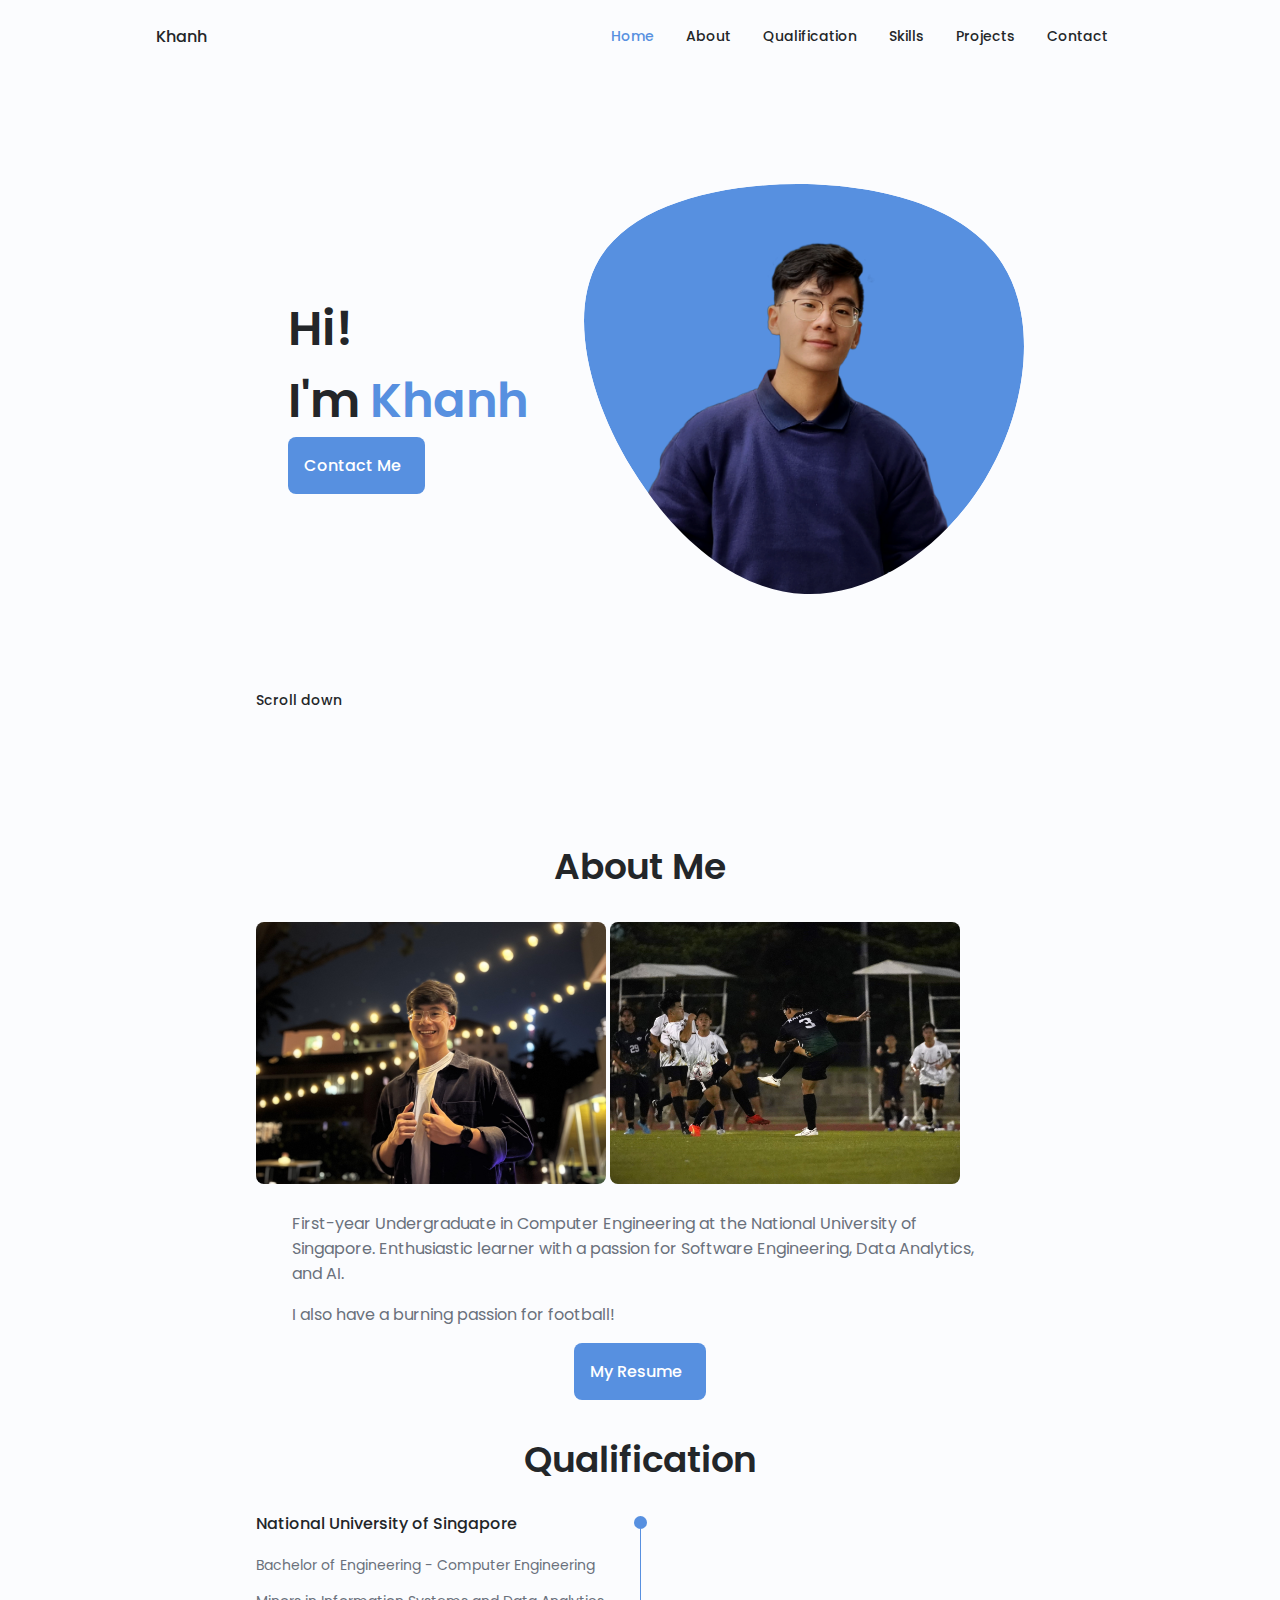
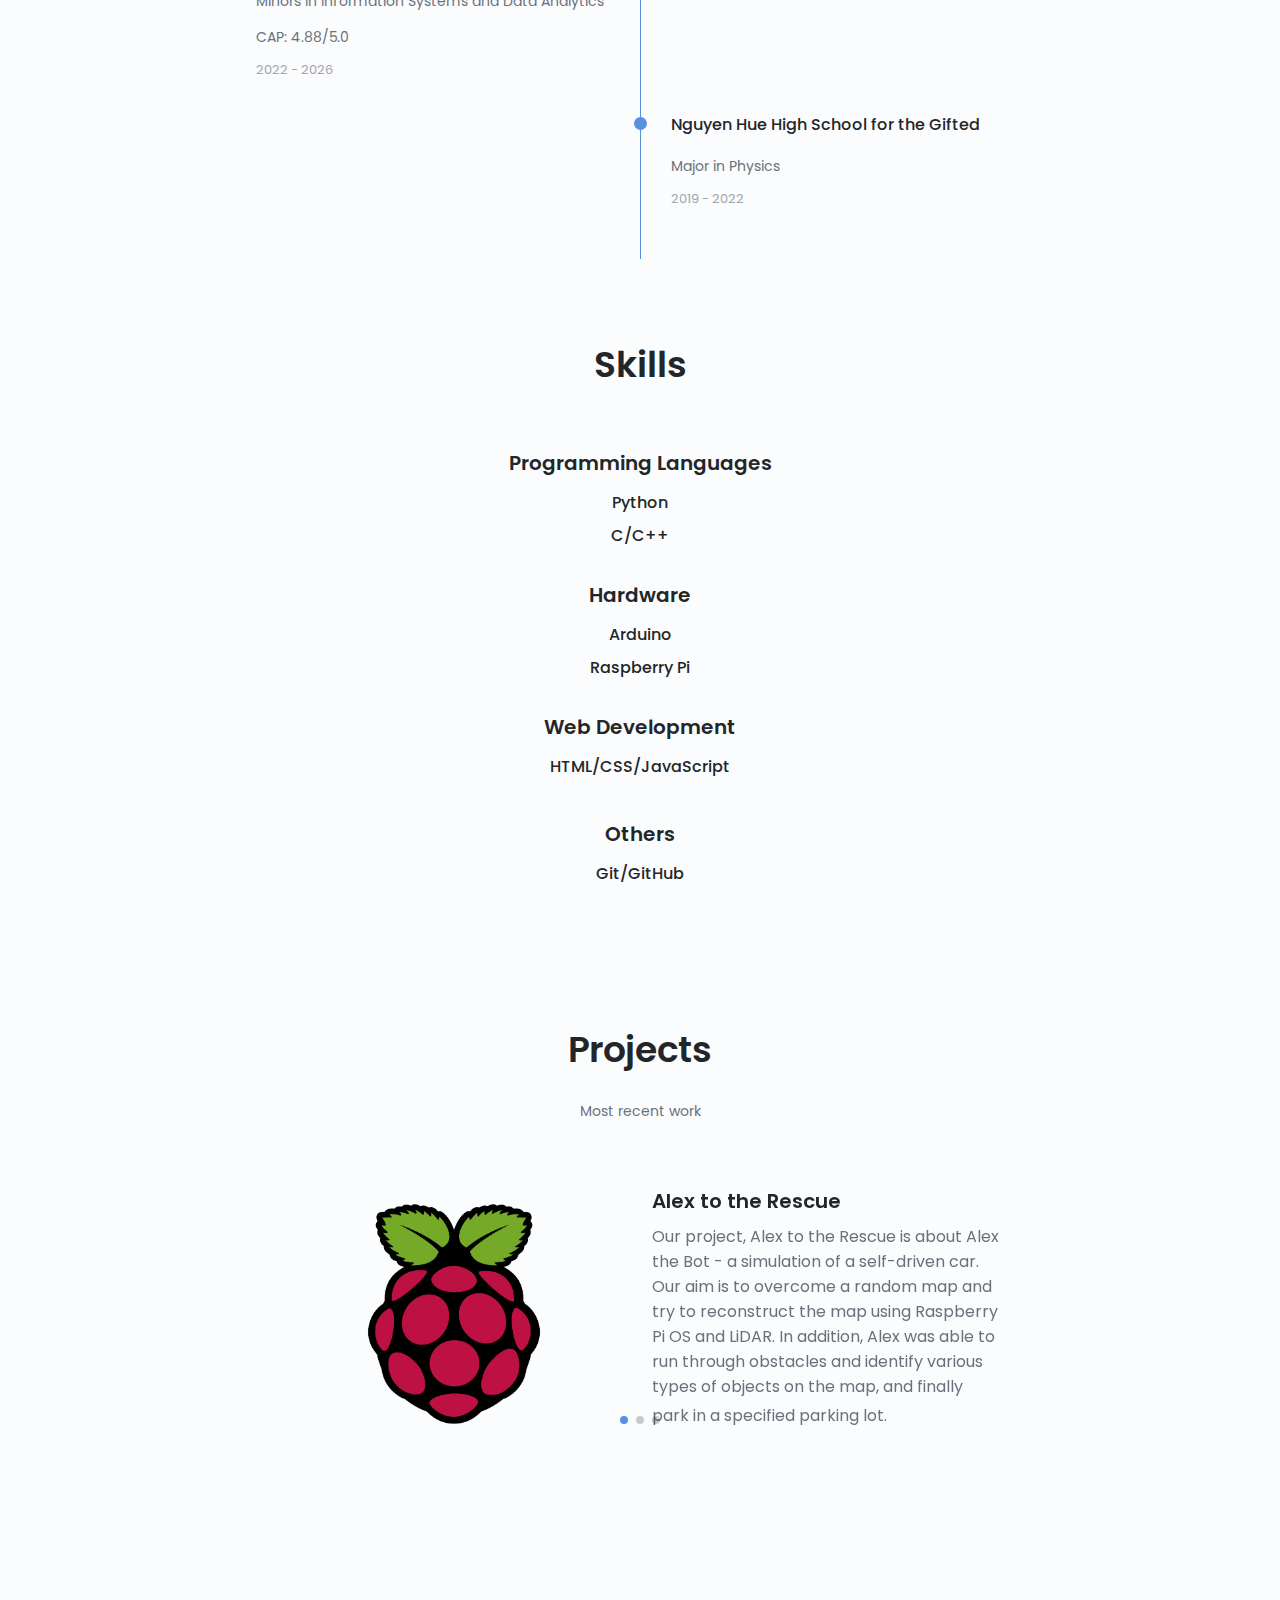
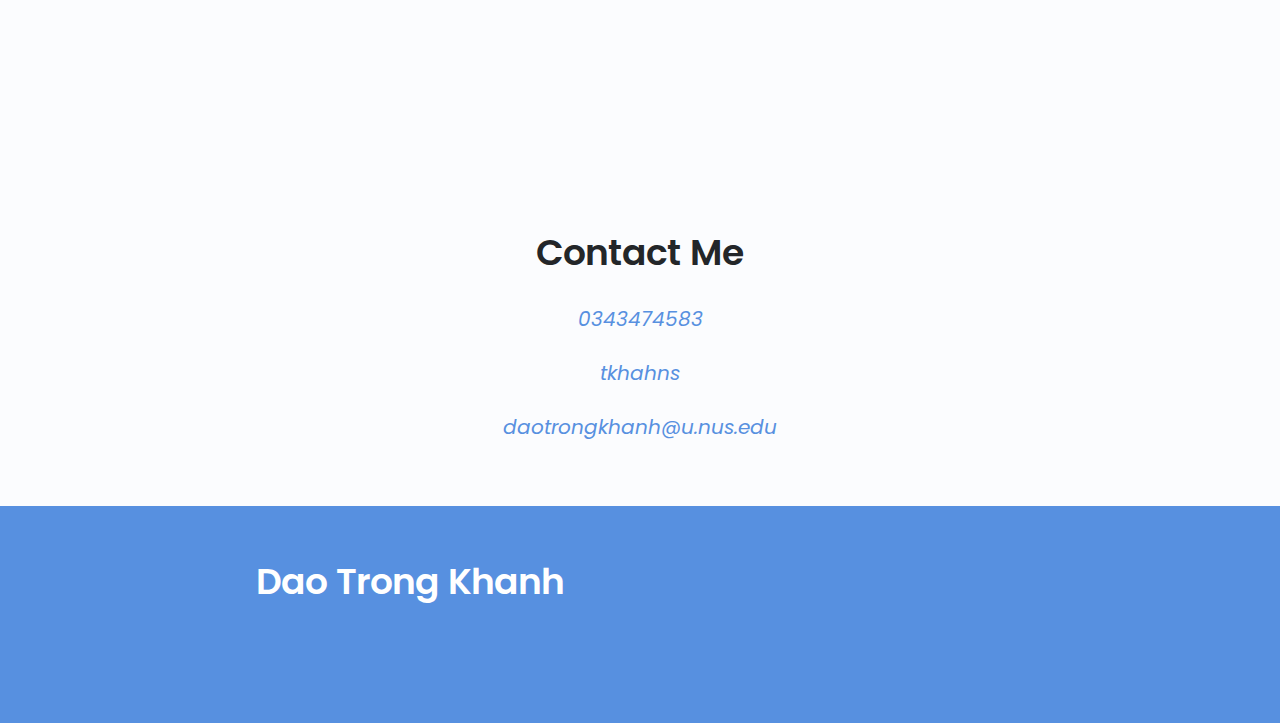
==== index.html @ 2815925b "Update index.html" ====
<!DOCTYPE html>
    <html lang="en">
    <head>
        <meta charset="UTF-8">
        <meta name="viewport" content="width=device-width, initial-scale=1.0">

        <!--==================== UNICONS ====================-->
        <link rel="stylesheet" href="https://unicons.iconscout.com/release/v4.0.8/css/line.css">        
        <!--==================== SWIPER CSS ====================-->
        <link rel="stylesheet" href="assets/css/swiper-bundle.min.css">
        
        <!--==================== CSS ====================-->
        <link rel="stylesheet" href="assets/css/styles.css">

        <title>Dao Trong Khanh Portfolio</title>
    </head>
    <body>
        <!--==================== HEADER ====================-->
        <header class="header" id="header">
            <nav class="nav container">
                <a href="#" class="nav__logo">Khanh</a>

                <div class="nav__menu" id="nav-menu">
                    <ul class="nav__list grid">
                        <li class="nav__item">
                            <a href="#home" class="nav__link active-link">
                                <i class="uil uil-estate nav__icon"></i>
                                Home
                            </a>
                        </li>
                        <li class="nav__item">
                            <a href="#about" class="nav__link">
                                <i class="uil uil-info nav__icon"></i>
                                About
                            </a>
                        </li>
                        <li class="nav__item">
                            <a href="#qualification" class="nav__link">
                                <i class="uil uil-graduation-cap nav__icon"></i>
                                Qualification
                            </a>
                        </li>
                        <li class="nav__item">
                            <a href="#skills" class="nav__link">
                                <i class="uil uil-file-alt nav__icon"></i>
                                Skills
                            </a>
                        </li>
                        <li class="nav__item">
                            <a href="#projects" class="nav__link">
                                <i class="uil uil-upload-alt nav__icon"></i>
                                Projects
                            </a>
                        </li>
                        <li class="nav__item">
                            <a href="#contact" class="nav__link">
                                <i class="uil uil-envelope-alt nav__icon"></i>
                                Contact
                            </a>
                        </li>
                    </ul>
                    <i class="uil uil-times nav__close" id="nav-close"></i>
                </div>

                <div class="nav__btns">
                    <!-- Theme change button -->
                    <i class="uil uil-moon change-theme" id="theme-button"></i>
                    <div class="nav__toggle" id="nav-toggle">
                        <i class="uil uil-apps"></i>
                    </div>
                </div>
            </nav>
        </header>

        <!--==================== MAIN ====================-->
        <main class="main">
            <!--==================== HOME ====================-->
            <section class="home section" id="home">
                <div class="home__container container grid">
                    <div class="home__content grid">
                        <div class="home__social">
                            <a href="https://linkedin.com/in/daotrongkhanh/" target="_blank" class="home__social-icon">
                                <i class="uil uil-linkedin"></i>
                            </a>

                            <a href="https://github.com/tkhahns/" target="_blank" class="home__social-icon">
                                <i class="uil uil-github"></i>
                            </a>
                        </div>

                        <div class="home__img">
                            <svg class="home__blob" viewBox="0 0 200 187" xmlns="http://www.w3.org/2000/svg" xmlns:xlink="http://www.w3.org/1999/xlink">
                                <mask id="mask0" mask-type="alpha">
                                    <path d="M190.312 36.4879C206.582 62.1187 201.309 102.826 182.328 134.186C163.346 165.547 
                                    130.807 187.559 100.226 186.353C69.6454 185.297 41.0228 161.023 21.7403 129.362C2.45775 
                                    97.8511 -7.48481 59.1033 6.67581 34.5279C20.9871 10.1032 59.7028 -0.149132 97.9666 
                                    0.00163737C136.23 0.303176 174.193 10.857 190.312 36.4879Z"/>
                                </mask>
                                <g mask="url(#mask0)">
                                    <path d="M190.312 36.4879C206.582 62.1187 201.309 102.826 182.328 134.186C163.346 
                                    165.547 130.807 187.559 100.226 186.353C69.6454 185.297 41.0228 161.023 21.7403 
                                    129.362C2.45775 97.8511 -7.48481 59.1033 6.67581 34.5279C20.9871 10.1032 59.7028 
                                    -0.149132 97.9666 0.00163737C136.23 0.303176 174.193 10.857 190.312 36.4879Z"/>
                                    
                                    <image class="home__blob-img" x="15" y="10" xlink:href="assets/img/ProfilePic(0).png"/>
                                </g>
                            </svg>
                        </div>

                        <div class="home__data">
                            <h1 class="home__title">Hi!
                                <h1 class="home__title">I'm <span class="home__coloredtitle">Khanh</span></h1>
                            </h1>
                            
                            <a href="#contact" class="button button--flex">
                                Contact Me <i class="uil uil-envelope button__icon"></i>
                            </a>
                        </div>
                    </div>

                    <div class="home__scroll">
                        <a href="#about" class="home__scroll-button button--flex">
                            <i class="uil uil-mouse-alt home__scroll-mouse"></i>
                            <span class="home__scroll-name">Scroll down</span>
                            <i class="uil uil-arrow-down home__scroll-arrow"></i>
                        </a>
                    </div>
                </div>
            </section>

            <!--==================== ABOUT ====================-->
            <section class="about section" id="about">
                <h2 class="section__title">About Me</h2>
                <!-- <span class="section__subtitle">My introduction</span> -->

                <div class="about__container container gird">
                    <img src="assets/img/IMG_9720_0.jpg" alt="" class="about__img">
                    <img src="assets/img/BC809750.JPG" alt="" class="about__img">
                    <div class="class about__data">
                        <p class="about__description">First-year Undergraduate in Computer Engineering at the National University of Singapore. Enthusiastic learner with a passion for Software Engineering, Data Analytics, and AI.</p>
                        <p class="about__description">I also have a burning passion for football!</p>
                        <!-- <div class="about__info">
                            <div>
                                <span class="abou__info-title">01+</span>
                                <span class="about__info-name"> experience</span>
                            </div>
                        </div> -->

                        <div class="about__buttons">
                            <a download="" href="assets/pdf/Dao Trong Khanh Resume.pdf" class="button button--flex">
                                My Resume<i class="uil uil-download-alt button__icon"></i>
                            </a>
                        </div>
                    </div>
                </div>
            </section>

            <!--==================== QUALIFICATION ====================-->
            <section class="qualification__section" id="qualification">
                <h2 class="section__title">Qualification</h2>
                <!-- <span class="section__subtitle">My personal journey</span> -->
                
                <div class="qualification__container container">
                    <!-- <div class="qualification__tabs">
                        <div class="qualification__button button--flex">
                            <i class="uil uil-graduation-cap qualification__icon"></i>
                            Education
                        </div>

                        <div class="qualification__button button--flex">
                            <i class="uil uil-briefcase-alt qualification__icon"></i>
                            Experience
                        </div>
                    </div>

                    <div class="qualification__sections">

                        <div class="qualification__content qualification__active" data-content id="education">
                        </div>

                        <div class="qualification__content qualification__active" data-content id="experience">
                        </div> -->
                            <!-- qualification 1 -->
                            <div class="qualification__data">
                                
                                <div>
                                    <h3 class="qualification__title">National University of Singapore</h3>
                                    <span class="qualification__subtitle">Bachelor of Engineering - Computer Engineering</span>
                                    <span class="qualification__subtitle">Minors in Information Systems and Data Analytics</span>
                                    <span class="qualification__subtitle">CAP: 4.88/5.0</span>
                                    <div class="qualification__calendar">
                                        <i class="uil uil-calendar-alt"></i>
                                        2022 - 2026
                                    </div>
                                </div>

                                <div>
                                    <span class="qualification__rounder"></span>
                                    <span class="qualification__line"></span>
                                </div>

                            </div>

                            <!-- qualification 2 -->
                            <div class="qualification__data">
                                <div></div>
                                
                                <div>
                                    <span class="qualification__rounder"></span>
                                    <span class="qualification__line"></span>
                                </div>

                                <div>
                                    <h3 class="qualification__title">Nguyen Hue High School for the Gifted</h3>
                                    <span class="qualification__subtitle">Major in Physics</span>
                                    <div class="qualification__calendar">
                                        <i class="uil uil-calendar-alt"></i>
                                        2019 - 2022
                                    </div>
                                    
                                </div>
                            </div>
                            
                        </div>
                    </div>
                </div>
            </section>
            
            <!--==================== SKILLS ====================-->
            <section class="skills section" id="skills">
                <h2 class="section__title">Skills</h2>
                <!-- <span class="section__subtitle">My technical level</span> -->

                <div class="skills__container container grid">
                    <div>
                        <!--skills1-->
                        <div class="skills__content">
                            <i class="uil uil-brackets-curly skills__icon"></i>
                            <div>
                                <h1 class="skills__title">Programming Languages</h1>
                                <!--span class="skills__subtitle">More than 1 year</span-->
                                <div class="skills__list grid">
                                    <div class="skills_data">
                                        <div class="skills_titles">
                                            <h3 class="skills__name">Python</h3>
                                        </div>
                                    <div class="skills_data">    
                                        <div class="skills__titles">
                                            <h3 class="skills__name">C/C++</h3>
                                        </div>
                                        <!-- <div class="skills__bar">
                                            <span class="skills__percentage skills__html"></span>
                                        </div> -->
                                    </div>
                                </div>
                            </div>
                        </div>
                        <!-- skills2 -->
                        <div class="skills__content">
                            <i class="uil uil-keyboard skills__icon"></i>
                            <div>
                                <h1 class="skills__title">Hardware</h1>
                                <div class="skills__list grid">
                                    <div class="skills_data">
                                        <div class="skills_titles">
                                            <h3 class="skills__name">Arduino</h3>
                                        </div>
                                    <div class="skills_data">    
                                        <div class="skills__titles">
                                            <h3 class="skills__name">Raspberry Pi</h3>
                                        </div>
                                        <!-- <div class="skills__bar">
                                            <span class="skills__percentage skills__html"></span>
                                        </div> -->
                                    </div>
                                </div>
                            </div>
                        <div class="skills__content">
                            <i class="uil uil-cloud-computing skills__icon"></i>
                            <div>
                                <h1 class="skills__title">Web Development</h1>
                                <div class="skills__list grid">
                                    <div class="skills_data">
                                        <div class="skills_titles">
                                            <h3 class="skills__name">HTML/CSS/JavaScript</h3>
                                        </div>
                                        <!-- <div class="skills__bar">
                                            <span class="skills__percentage skills__html"></span>
                                        </div> -->
                                    </div>
                                </div>
                            </div>
                        <div class="skills__content">
                            <i class="uil uil-globe skills__icon"></i>
                            <div>
                                <h1 class="skills__title">Others</h1>
                                <div class="skills__list grid">
                                    <div class="skills_data">
                                        <div class="skills_titles">
                                            <h3 class="skills__name">Git/GitHub</h3>
                                        </div>
                                        <!-- <div class="skills__bar">
                                            <span class="skills__percentage skills__html"></span>
                                        </div> -->
                                    </div>
                                </div>
                            </div>
                        </div>
                    </div>
                </div>

            </section>

            <!--==================== PROJECTS ====================-->
            

            <!--==================== PORTFOLIO aka PROJECTS ====================-->
            <section class="portfolio section" id="projects">
                <h2 class="section__title">Projects</h2>
                <span class="section__subtitle">Most recent work</span>

                    <div class="portfolio__container container swiper-container">
                        <div class="swiper-wrapper">
                        
                            <!-- port1 -->
                            <div class="portfolio__content grid swiper-slide">
                                <img src="assets/img/Raspberry_Pi-Logo.wine.png" alt="" class="portfolio__img">

                                <div class="portfolio__data">
                                    <h3 class="portfolio__title">Alex to the Rescue</h3>
                                    <p class="portfolio__description">Our project, Alex to the Rescue is about Alex the Bot - a simulation of a self-driven car. Our aim is to overcome a random map and try to reconstruct the map using Raspberry Pi OS and LiDAR. In addition, Alex was able to run through obstacles and identify various types of objects on the map, and finally park in a specified parking lot.     <a href="https://github.com/tkhahns/Alex-to-the-Rescue" target="_blank" class="home__social-icon"><i class="uil uil-github"></i></a></p>
                                    <!-- <a href="#" class="button button--flex button--small portfolio__button">
                                        <i class="uil uil-github"></i>
                                    </a> -->
                                </div>
                            </div>
                            

                            <!-- port2 -->
                            <div class="portfolio__content grid swiper-slide">
                                <img src="assets/img/pngwing.com.png" alt="" class="portfolio__img">

                                <div class="portfolio__data">
                                    <h3 class="portfolio__title">The A-maze-ing Race</h3>
                                    <p class="portfolio__description">Our project, the A-maze-ing Race is a maze which our robot has to clear in the shortest time. Along the way, there are various colour challenges which the robot would face and our robot - the mBot - needs to react differently according to the various colours it detects in order to complete the race.      <a href="https://github.com/tkhahns/The-A-maze-ing-Race" target="_blank" class="home__social-icon"><i class="uil uil-github"></i></a></p>
                                    <!-- <a href="#" class="button button--flex button--small portfolio__button">
                                        Demo 
                                        <i class="uil uil-arrow-right button__icon"></i>
                                    </a> -->
                                </div>
                            </div>
                            
                            <!-- port3 -->
                            <div class="portfolio__content grid swiper-slide">
                                <img src="assets/img/Stock-Market-PNG-Image-HD.png" alt="" class="portfolio__img">

                                <div class="portfolio__data">
                                    <p class="portfolio__description">Upcoming Project:</p>
                                    <h3 class="portfolio__title">TheStockXtreme</h3>
                                    <p class="portfolio__description">We aim to create a platform where you can view the live-time stock data, and create and track your portfolios. If you are a beginner, our platform can perform virtual tradings with real market data using our virtual currency.</p>
                        
                                </div>
                            </div>
                        </div>

                        <div class="swiper-button-next">
                            <i class="uil uil-angle-right-b swiper-portfolio-icon"></i>
                        </div>
                        <div class="swiper-button-prev">
                            <i class="uil uil-angle-left-b swiper-portfolio-icon"></i>
                        </div>

                        <div class="swiper-pagination"></div>

                    </div>
            </section>

            <!--==================== PROJECT IN MIND ====================-->
            <section class="project section">

            </section>

            <!--==================== TESTIMONIAL ====================-->
            <section class="testimonial section">
                
            </section>

            <!--==================== CONTACT ME ====================-->
            <section class="contact section" id="contact">
                <h2 class="section__title">Contact Me</h2>
                
                <div class="contact__container container grid">
                    <div class="contact__information">
                        <a href="tel:+84343474583" target="_blank" class="home__social-icon">
                            <i class="uil uil-phone contact__icon">     0343474583</i>
                        </a>
                    </div>
                    
                    <div class="contact__information">     
                        <a href="https://t.me/tkhahns" target="_blank" class="home__social-icon">
                            <i class="uil uil-telegram-alt">    tkhahns</i>
                        </a>               
                    </div>

                    <div class="contact__information">
                        <a href="mailto:daotrongkhanh@u.nus.edu" target="_blank" class="home__social-icon">
                            <i class="uil uil-envelope-alt">    daotrongkhanh@u.nus.edu</i>
                        </a>
                    </div>
                </div>
            </section>
        </main>

        <!--==================== FOOTER ====================-->
        <footer class="footer">
            <div class="footer__bg">
                <div class="footer_container container grid">
                    <div>
                        <h1 class="footer__title">Dao Trong Khanh</h1>
                    </div>

                    <div class="footer__socials">
                        <a href="https://linkedin.com/in/daotrongkhanh/" target="_blank" class="footer__social">
                            <i class="uil uil-linkedin"></i>
                        </a>
                        <a href="https://github.com/tkhahns/" target="_blank" class="footer__social">
                            <i class="uil uil-github"></i>
                        </a>
                    </div>    
                </div>
            </div>
        </footer>
        
        <!--==================== SCROLL TOP ====================-->
        <a href="#" class="scrollup" id="scroll-up">
            <i class="uil uil-arrow-up scrollup__icon"></i>
        </a>

        <!--==================== SWIPER JS ====================-->
        <script src="assets/js/swiper-bundle.min.js"></script>

        <!--==================== MAIN JS ====================-->
        <script src="assets/js/main.js"></script>
    </body>
</html>
---- assets/css/styles.css ----
/*==================== GOOGLE FONTS ====================*/
@import url("https://fonts.googleapis.com/css2?family=Poppins:wght@400;500;600&display=swap");

/*==================== VARIABLES CSS ====================*/
:root {
    --header-height: 3rem;

    /*========== Colors ==========*/
    /* Change favorite color */
    --hue-color: 215; /*Purple 250 - Green 142 - Blue 230 - Pink 340*/

    /* HSL color mode */
    --first-color: hsl(var(--hue-color), 69%, 61%);
    --first-color-second: hsl(var(--hue-color), 69%, 61%);
    --first-color-alt: hsl(var(--hue-color), 57%, 53%);
    --first-color-lighter: hsl(var(--hue-color), 92%, 85%);
    --title-color: hsl(var(--hue-color), 8%, 15%);
    --text-color: hsl(var(--hue-color), 8%, 45%);
    --text-color-light: hsl(var(--hue-color), 8%, 65%);
    --input-color: hsl(var(--hue-color), 70%, 96%);
    --body-color: hsl(var(--hue-color), 60%, 99%);
    --container-color: #fff;
    --scroll-bar-color: hsl(var(--hue-color), 12%, 90%);
    --scroll-thumb-color: hsl(var(--hue-color), 12%, 80%);

    /*========== Font and typography ==========*/
    --body-font: 'Poppins', sans-serif;

    /* .5rem = 8px, 1rem = 16px, 1.5rem = 24px ... */
    --big-font-size: 2rem;
    --h1-font-size: 1.5rem;
    --h2-font-size: 1.25rem;
    --h3-font-size: 1.125rem;
    --normal-font-size: .938rem;
    --small-font-size: .813rem;
    --smaller-font-size: .75rem;

    /*========== Font weight ==========*/
    --font-medium: 500;
    --font-semi-bold: 600;

    /*========== Margenes Bottom ==========*/
    /* .25rem = 4px, .5rem = 8px, .75rem = 12px ... */
    --mb-0-25: .25rem;
    --mb-0-5: .5rem;
    --mb-0-75: .75rem;
    --mb-1: 1rem;
    --mb-1-5: 1.5rem;
    --mb-2: 2rem;
    --mb-2-5: 2.5rem;
    --mb-3: 3rem;

    /*========== z index ==========*/
    --z-tooltip: 10;
    --z-fixed: 100;
    --z-modal: 1000;
}

/* Font size for large devices */
@media screen and (min-width: 968px) {
    :root {
        --big-font-size: 3rem;
        --h1-font-size: 2.25rem;
        --h2-font-size: 1.5rem;
        --h3-font-size: 1.25rem;
        --normal-font-size: 1rem;
        --small-font-size: .875rem;
        --smaller-font-size: .813rem;
    }
}

/*========== Variables Dark theme ==========*/
body.dark-theme{
  --first-color-second: hsl(var(--hue-color), 30%, 8%);
  --title-color: hsl(var(--hue-color), 8%, 95%);
  --text-color: hsl(var(--hue-color), 8%, 75%);
  --input-color: hsl(var(--hue-color), 29%, 16%);
  --body-color: hsl(var(--hue-color), 28%, 12%);
  --container-color: hsl(var(--hue-color), 29%, 16%);
  --scroll-bar-color: hsl(var(--hue-color), 12%, 48%);
  --scroll-thumb-color: hsl(var(--hue-color), 12%, 36%);
}

/*========== Button Dark/Light ==========*/
.nav__btns{
  display: flex;
  align-items: center;
}

.change-theme{
  font-size: 1.25rem;
  color: var(--title-color);
  margin-right: var(--mb-1);
  cursor: pointer;
}

.change-theme:hover{
  color: var(--first-color);
}

/*==================== BASE ====================*/
* {
  box-sizing: border-box;
  padding: 0;
  margin: 0;
}

html {
  scroll-behavior: smooth;
}

body {
  margin: 0 0 var(--header-height) 0;
  font-family: var(--body-font);
  font-size: var(--normal-font-size);
  background-color: var(--body-color);
  color: var(--text-color);
}

h1, h2, h3, h4 {
  color: var(--title-color);
  font-weight: var(--font-semi-bold);
}

ul {
  list-style: none;
}

a {
  text-decoration: none;
}

img {
  max-width: 100%;
  height: auto;
}

/*==================== REUSABLE CSS CLASSES ====================*/
.section {
  padding: 2rem 0 4rem;
}

.section__title {
  font-size: var(--h1-font-size);
  color: var(--title-color);
}

.section__subtitle {
  display: block;
  font-size: var(--small-font-size);
  margin-bottom: var(--mb-3);
}

.section__title, 
.section__subtitle {
  text-align: center;
}

/*==================== LAYOUT ====================*/
.container {
  max-width: 768px;
  margin-left: var(--mb-1-5);
  margin-right: var(--mb-1-5);
}

.grid {
  display: grid;
  gap: 1.5rem;
}

.header {
  width: 100%;
  position: fixed;
  bottom: 0;
  left: 0;
  z-index: var(--z-fixed);
  background-color: var(--body-color);
}

/*==================== NAV ====================*/
.nav{
  max-width: 968px;
  height: var(--header-height);
  display: flex;
  justify-content: space-between;
  align-items: center;
}
.nav__logo,
.nav__toggle{
  color: var(--title-color);
  font-weight: var(--font-medium);
}

.nav__logo:hover{
  color: var(--first-color); 
}

.nav__toggle{
  font-size: 1.1rem;
  cursor: pointer;
}

.nav__toggle:hover{
  color: var(--first-color);
}

@media screen and (max-width: 767px){
  .nav__menu{
    position: fixed;
    bottom: -100%;
    left: 0;
    width: 100%;
    background-color: var(--body-color);
    padding: 2rem 1.5rem 4rem;
    box-shadow: 0 -1px 4px rgba(0,0,0,.15);
    border-radius: 1.5rem 1.5rem 0 0;
    transition: .3s;
  }
}

.nav__list{
  grid-template-columns: repeat(3, 1fr);
  gap: 2rem;
}

.nav__link{
  display: flex;
  flex-direction: column;
  align-items: center;
  font-size: var(--small-font-size);
  color: var(--title-color);
  font-weight: var(--font-medium);
}

.nav__link:hover{
  color: var(--first-color);
}

.nav__icon{
  font-size: 1.2rem
}

.nav__close{
  position: absolute;
  right: 1.3rem;
  bottom: .5rem;
  font-size: 1.5rem;
  cursor: pointer;
  color: var(--first-color);
}

.nav__close:hover{
  color: var(--first-color-alt)
}
/* show menu */
.show-menu{
  bottom: 0;
}

/* Active link */
.active-link{
  color: var(--first-color);
}

/* Change background header */
.scroll-header{
  box-shadow: 0 -1px 4px rgba(0,0,0,.15);
}

/*==================== HOME ====================*/
.home__container{
    gap: 1rem;
}

.home__content{
    grid-template-columns: .5fr 3fr;
    padding-top: 3.5rem;
    align-items: center;
}

.home__social{
    display:grid;
    grid-template-columns: max-content;
    row-gap: 1rem;
}

.home__social-icon{
    font-size: 1.25rem;
    color: var(--first-color);
}

.home__social-icon:hover{
    color: var(--first-color-alt);
}

.home__blob{
    width: 280px;
    fill: var(--first-color);
}

.home__blob-img{
    width: 170px;
}

.home__data{
    grid-column: 1/3;
}

.home__title{
    font-size: var(--big-font-size);
}

.home__coloredtitle{
    font-size: var(--big-font-size);
    color: var(--first-color);
}

.home__subtitle{
    font-size: var(--h3-font-size);
    color: var(--text-color);
    font-weight: var(--font-medium);
    margin-bottom: var(--mb-0-75);
}

.home__description{
    margin-bottom: var(--mb-2);
}

.home__scroll{
    display: none;
}

.home__scroll-button{
    color: var(--first-color);
    transition: .3s;
}

.home__scroll-button:hover{
    transform: translateY(0.25rem);
}

.home__scroll-mouse{
    font-size: 2rem;
}

.home__scroll-name{
    font-size: var(--small-font-size);
    color: var(--title-color);
    font-weight: var(--font-medium);
    margin-right: var(--mb-0-25);
}

.home__scorll-arrow{
    font-size: 1.25rem;
}
/*==================== BUTTONS ====================*/
.button{
  display: inline-block;
  background-color: var(--first-color);
  color: #FFF;
  padding: 1rem;
  border-radius: .5rem;
  font-weight: var(--font-medium);

}

.button:hover {
    background-color: var(--first-color-alt);
}

.button__icon{
    font-size: 1.25rem;
    margin-left: var(--mb-0-5);
    transition: .3s;
}

.button--flex{
    display: inline-flex;
    align-items: center;
}
/*==================== ABOUT ====================*/

.about__img {
  justify-content: center;
  align-items: center;
  margin: var(--mb-0-25) auto;
  width: 400px;
  border-radius: .5rem;
}


.about__description{
    text-align: left;
    margin: var(--mb-1);
    max-width: 1024px; /* set max-width to limit the width of the container */
    padding: 0 20px;
}

.about__info{
    display: flex;
    justify-content: space-evenly;
    margin-bottom: var(--mb-2-5);
}

.about__info-title{
    font-size: var(--h2-font-size);
    font-weight: var(--font-semi-bold);
    color: var(--title-color);
}

.about__info-name{
    font-size: var(--smaller-font-size);
}

.about__info-title,
.about__info-name{
    display: block;
    text-align: center;
}

.about__buttons{
    display: block;
    justify-content: center;
    text-align: center;
}
/*==================== SKILLS ====================*/
.skills__container{
    align-items: center;
    margin-bottom: 0;
}

.skills__content{
  align-items: center;
  justify-content: center; 
  margin-bottom: 0;
}
/* .skills__title{
  display: flex;
  align-items: center;
  justify-content: center; 
  margin-bottom: 0;
}
.skills__list{
  display: flex;
  align-items: center;
  justify-content: center; 
  margin-bottom: 0;
}
.skills__data{
  display: flex;
  align-items: center;
  justify-content: center; 
  margin-bottom: 0;
}
.skills__titles{
  display: flex;
  align-items: center;
  justify-content: center; 
  margin-bottom: 0;
}
.skills__name{
    display: flex;
  align-items: center;
  justify-content: center; 
  margin-bottom: 0;
} */

.skills__header{
    justify-self: center;
    display: flex;
    align-items: center;
    margin-bottom: 0;
    cursor: pointer;
}

.skills__icon{
    display: flex;
    font-size: 2rem;
    color: var(--first-color);
    align-items: center;
    justify-content: center; 
    margin-top: var(--mb-2);
}


.skills__title{
    display: flex;
    align-items: center;
    justify-content: center; 
    margin-bottom: var(--mb-0-75);
    font-size: var(--h3-font-size);
}

.skills__subtitle{
    font-size: var(--small-font-size);
    color: var(--text-color-light);
}

/* .skills__arrow{
    margin-left: auto;
    transition: .4s;
} */

.skills_titles{
    display: flex;
    justify-content: center;
    margin-bottom: var(--mb-0-5);
    align-items: center;
}

.skills__name{
    display: flex;
    align-items: center;
    justify-content: center; 
    margin-bottom: 0;
    font-size: var(--normal-font-size);
    font-weight: var(--font-medium);
}

/* .skilss__bar,
.skills__percentage{
    height: 5px;
    border-radius: .25rem;
} */
  
/*==================== QUALIFICATION ====================*/
.qualification__tabs{
  display: flex;
  justify-content: space-evenly;
  margin-bottom: var(--mb-2);
}

.qualification__button{
  font-size: var(--h3-font-size);
  font-weight: var(--font-medium);
  cursor: pointer;
}

.qualification__button:hover{
  color: var(--first-color);
}

.qualification__icon{
  font-size: 1.8rem;
  margin-right: var(--mb-0-25);
}

.qualification__data{
  display: grid;
  grid-template-columns: 1fr max-content 1fr;
  column-gap: 1.5rem;
}

.qualification__title{
  font-size: var(--normal-font-size);
  font-weight: var(--font-medium);
  margin-bottom: var(--mb-1);
}

.qualification__subtitle{
  display: inline-block;
  font-size: var(--small-font-size);
  margin-bottom: var(--mb-0-75);
}

.qualification__calendar{
  font-size: var(--smaller-font-size);
  color: var(--text-color-light);
  margin-bottom: var(--mb-2);
}

.qualification__rounder{
  display: inline-block;
  width: 13px;
  height: 13px;
  background-color: var(--first-color);
  border-radius: 50%;
}

.qualification__line{
  display: block;
  width: 1px;
  height: 100%;
  background-color: var(--first-color);
  transform: translate(6px, -7px);
}

.qualification[data-content]{
  display: none;
}

.qualification__active[data-content]{
  display: block;
}

/*==================== SERVICES ====================*/


/* Active Modal */


/*==================== PORTFOLIO ====================*/
.portfolio__container{
  overflow: initial;
}

.portfolio__content{
  padding: 0 1.5rem;
}

.portfolio__img{
  width: 265px;
  border-radius: .5rem;
  justify-self: center;
}

.portfolio__title{
  font-size: var(--h3-font-size);
  margin-bottom: var(--mb-0-5);
}

.portfolio__description{
  margin-bottom: var(--mb-0-75);
}

.portfolio__button:hover .button__icon{
  transform: translate(.25rem);
}

.swiper-button-prev::after,
.swiper-button-next::after{
  content: '';
}

.seiper-portfolio-icon{
  font-size: 2rem;
  color: var(--first-color);
}

.swiper-button-prev{
  left: -.5rem;
}

.swiper-button-next{
  right: -.5rem;
}

.swiper-container-horizontal > .swiper-pagination-bullet{
  bottom: -2.5rem;
}

.swiper-pagination-bullet-active{
  background-color: var(--first-color);
}

.swiper-button-prev,
.swiper-button-next,
.swiper-pagination-bullet{
  outline: none;
}
/*==================== PROJECT IN MIND ====================*/


/*==================== TESTIMONIAL ====================*/


/*==================== CONTACT ME ====================*/
.section__title{
  margin-bottom: var(--mb-1-5);
}
.contact__information{
  display: flex;
  align-items: center;
  justify-content: center; /* new line */
  margin-bottom: 0;
}





/*==================== FOOTER ====================*/
.footer{
  padding-top: 2rem;
}

.footer__container{
  row-gap: 3.5rem;
}

.footer__bg{
  background-color: var(--first-color-second);
  padding: 2rem 0 3rem;
}

.footer__title{
  font-size: var(--h1-font-size);
  margin-bottom: var(--mb-0-25);
}

.footer__subtitle{
  font-size: var(--small-font-size);
}

.footer__links{
  display: flex;
  flex-direction: column;
  row-gap: 1.5rem;
}

.footer__link:hover{
  color: var(--first-color-lighter);
}

.footer__social{
  font-size: 1.25rem;
  margin-right: var(--mb-1-5);
}

.footer__social:hover{
  color: var(--first-color-lighter);
}

.footer__copy{
  font-size: var(--small-font-size);
  text-align: center;
  color: var(--text-color-light);
  margin-top: var(--mb-3);
}

.footer__title,
.footer__subtitle,
.footer__links,
.footer__social{
  color: #FFF;
}
/*========== SCROLL UP ==========*/
.scrollup{
  position: fixed;
  right: 1rem;
  bottom: -20%;
  background-color: var(--first-color);
  opacity: .8;
  padding: 0 .3rem;
  border-radius: .4rem;
  z-index: var(--z-tooltip);
  transition: .4s;
}
.scrollup:hover{
  background-color: var(--first-color-alt);
}

.scrollup__icon{
  font-size: 1.5rem;
  color: #FFF;
}
/* Show scroll */
.show-scroll{
  bottom: 5rem;
}

/*========== SCROLL BAR ==========*/
::-webkit-scrollbar{
  width: .60rem;
  background-color: var(--scroll-bar-color);
  border-radius: .5rem;
}

::-webkit-scrollbar-thumb{
  background-color: var(--scroll-thumb-color);
  border-radius: .5rem;
}

::-webkit-scrollbar-thumb:hover{
  background-color: var(--text-color-light);
}

/*==================== MEDIA QUERIES ====================*/
/* For small devices */
@media screen and (max-width: 350px){
  .container{
    margin-left: var(--mb-1);
    margin-right: var(--mb-1);
  }
  .nav__menu{
    padding: 2rem .25rem 4rem;
  }

  .nav__list{
    column-gap: 0;
  }

  .home__content{
    grid-template-columns: .25fr 3fr;
  }

  .home__blob{
    width: 250px;
  }


  
  .qualification__data{
    gap: .5rem;
  }

  /* .project__container{
    grid-template-columns: max-content;
    justify-content: center;
  }

  .project__content{
    padding-right: 3.5rem;
  }

  .project__modal{
    padding: 0 .5rem;
  } */


}

/* For medium devices */
@media screen and (min-width: 568px){
  .home__content{
    grid-template-columns: max-content 1fr 1fr;
  }
  .home__data{
    grid-column: initial;
  }
  .home__img{
    order: 1;
    justify-self: center;
  }

  .about__container,
  .portfolio__content,
  .footer__container{
    grid-template-columns: repeat(2, 1fr);
  }

  .qualification__sections{
    display: grid;
    grid-template-columns: .6fr;
    justify-content: center;
  }
}

@media screen and (min-width: 768px){
  .container{
    margin-left: auto;
    margin-right: auto;
  }

  body{
    margin: 0;
  }

  .section{
    padding: 6rem 0 2rem;
  }
  .section__subtitle{
    margin-bottom: 4rem;
  }

  .header{
    top: 0;
    bottom: initial;
  }

  .header,
  .main,
  .footer__conainer{
    padding: 0 1rem;
  }

  .nav{
    height: calc(var(--header-height) + 1.5rem);
    column-gap: 1rem;
  }
  .nav__icon,
  .nav__close,
  .nav__toggle{
    display: none;
  }
  .nav__list{
    display: flex;
    column-gap: 2rem;
  }
  .nav__menu{
    margin-left: auto;
  }
  .change-theme{
    margin: 0;
  }

  .home__container{
    row-gap: 5rem;
  }
  .home__content{
    padding-top: 5.5rem;
    column-gap: 2rem;
  }
  .home__blob{
    width: 440px;
  }
  .home__scroll{
    display: block;
  }
  .home__scroll-button:hover{
    margin-left: 3rem;
  }

  .about__container{
    column-gap: 5rem;
  }
  .about__img{
    width: 350px;
  }
  .about__description{
    text-align: initial;
  }
  .about__info{
    justify-content: space-between;
  }
  .about__buttons{
    justify-content: initial;
  }

  .qualification__tabs{
    justify-content: center;
  }
  .qualification__sections{
    grid-template-columns: .5fr;
  }

  .portfolio__img{
    width: 320px;
  }
  .portfolio__content{
    align-items: center;
  }

  .footer__container{
    grid-template-columns: repeat(3, 1fr);
  }
  .footer__bg{
    padding: 3rem 0 3.5rem;
  }
  .footer__links{
    flex-direction: row;
    column-gap: 2rem;
  }
  .footer__socials{
    justify-self: flex-end;
  }
  .footer__copy{
    margin-top: 4.5rem;
  }
}

/* For large devices */
@media screen and(min-width: 1024px){
  .header,
  .main,
  .footer__conainer{
    padding: 0;
  }
  
  .home__blob-img{
    width: 2000px;
  }
  .home__social{
    transform: translateX(-6rem);
  }
  .portfolio__content{
    column-gap: 5rem;
  }
  .swiper-portfolio-icon{
    font-size: 3.5rem;
  }
  .swiper-button-prev{
    left: -3.5rem;
  }
  .swiper-button-next{
    right: -3.5rem;
  }
  .swiper-container-horizontal > .swiper-pagination-bullet{
    bottom: -4.5rem;
  }

  .contact__form{
    width: 460px;
  }
}
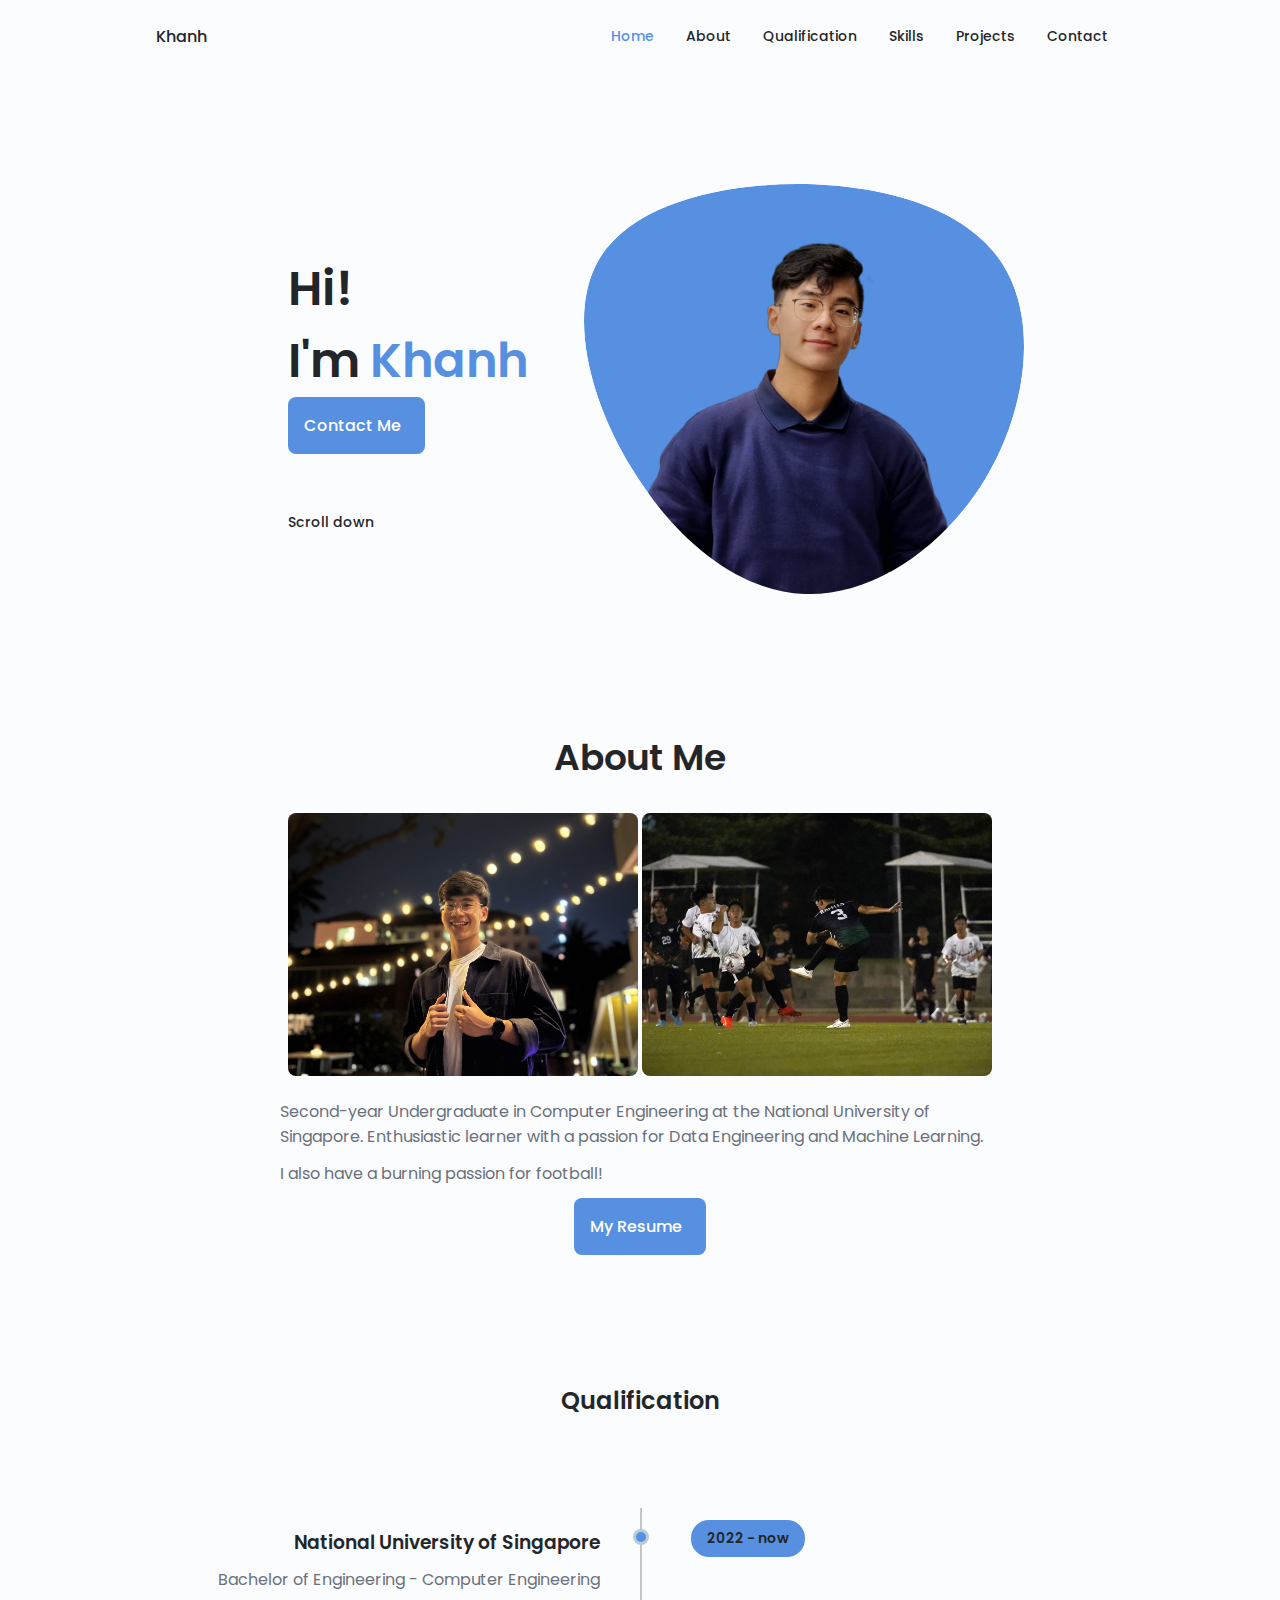
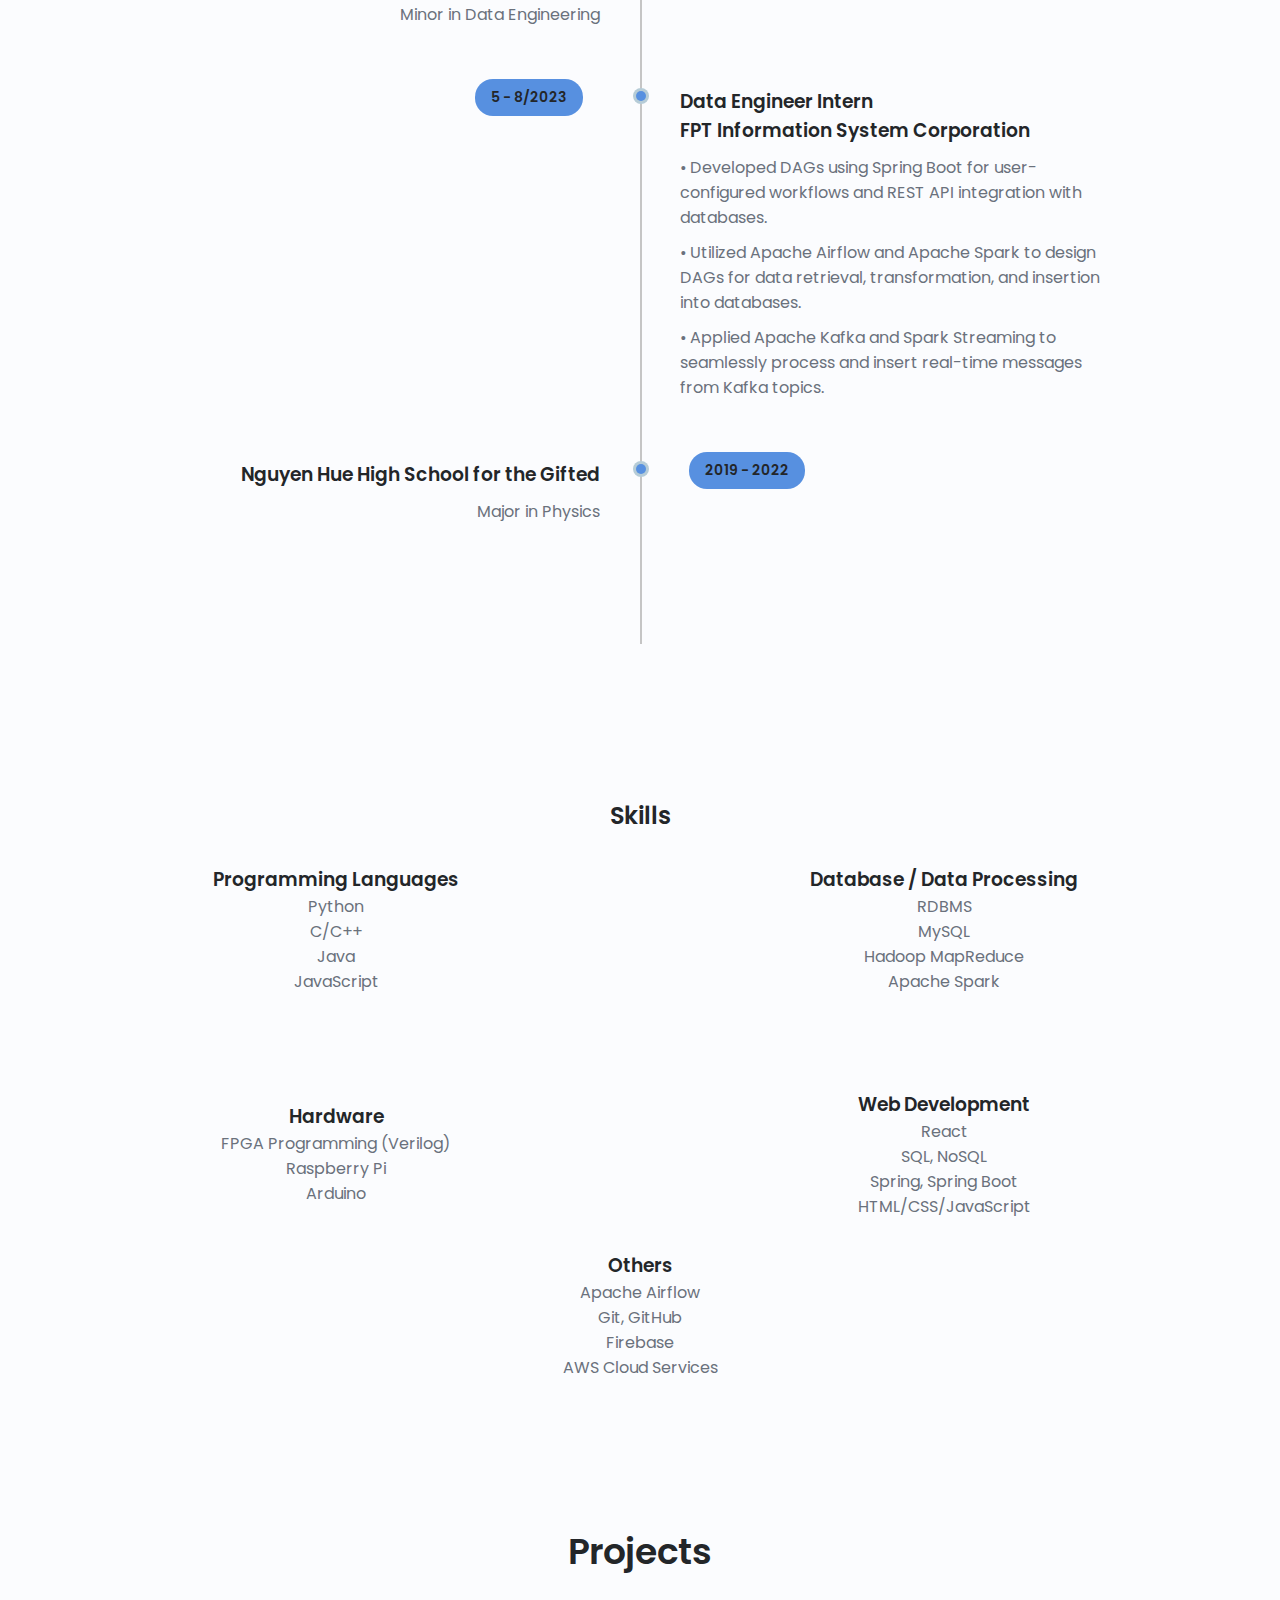
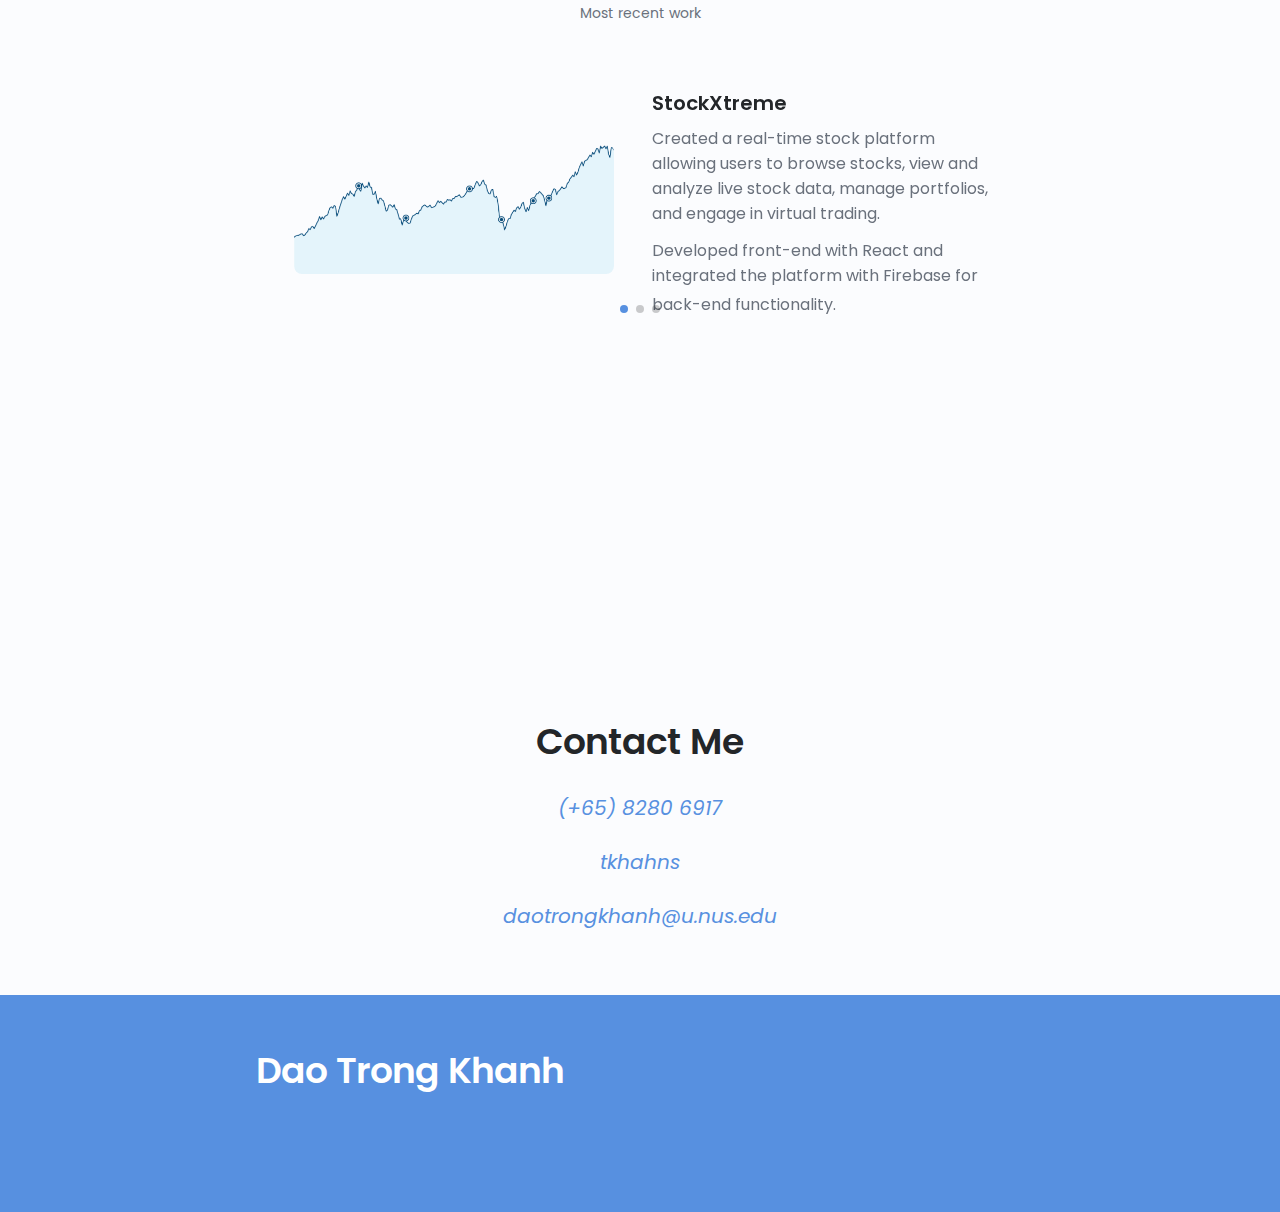
==== commit 5e3c9654: "Update Portfolio" ====
--- a/index.html
+++ b/index.html
@@ -115,16 +115,16 @@
                             <a href="#contact" class="button button--flex">
                                 Contact Me <i class="uil uil-envelope button__icon"></i>
                             </a>
-                        </div>
-                    </div>
-
-                    <div class="home__scroll">
-                        <a href="#about" class="home__scroll-button button--flex">
-                            <i class="uil uil-mouse-alt home__scroll-mouse"></i>
-                            <span class="home__scroll-name">Scroll down</span>
-                            <i class="uil uil-arrow-down home__scroll-arrow"></i>
-                        </a>
-                    </div>
+                            <div class="home__scroll">
+                                <a href="#about" class="home__scroll-button button--flex">
+                                    <i class="uil uil-mouse-alt home__scroll-mouse"></i>
+                                    <span class="home__scroll-name">Scroll down</span>
+                                    <i class="uil uil-arrow-down home__scroll-arrow"></i>
+                                </a>
+                            </div>
+                        </div>
+                    </div>
+
                 </div>
             </section>
 
@@ -136,180 +136,138 @@
                 <div class="about__container container gird">
                     <img src="assets/img/IMG_9720_0.jpg" alt="" class="about__img">
                     <img src="assets/img/BC809750.JPG" alt="" class="about__img">
-                    <div class="class about__data">
-                        <p class="about__description">First-year Undergraduate in Computer Engineering at the National University of Singapore. Enthusiastic learner with a passion for Software Engineering, Data Analytics, and AI.</p>
-                        <p class="about__description">I also have a burning passion for football!</p>
-                        <!-- <div class="about__info">
-                            <div>
-                                <span class="abou__info-title">01+</span>
-                                <span class="about__info-name"> experience</span>
-                            </div>
-                        </div> -->
-
-                        <div class="about__buttons">
-                            <a download="" href="assets/pdf/Dao Trong Khanh Resume.pdf" class="button button--flex">
-                                My Resume<i class="uil uil-download-alt button__icon"></i>
-                            </a>
-                        </div>
-                    </div>
-                </div>
+                </div>
+                <div class="about__data">
+                    <p class="about__description">Second-year Undergraduate in Computer Engineering at the National University of Singapore. Enthusiastic learner with a passion for Data Engineering and Machine Learning.</p>
+                    <p class="about__description">I also have a burning passion for football!</p>
+                    <!-- <div class="about__info">
+                        <div>
+                            <span class="abou__info-title">01+</span>
+                            <span class="about__info-name"> experience</span>
+                        </div>
+                    </div> -->
+
+                    <div class="about__buttons">
+                        <a download="" href="assets/pdf/Dao Trong Khanh - Resume.pdf" class="button button--flex">
+                            My Resume<i class="uil uil-download-alt button__icon"></i>
+                        </a>
+                    </div>
+                </div>
+            
             </section>
 
             <!--==================== QUALIFICATION ====================-->
-            <section class="qualification__section" id="qualification">
-                <h2 class="section__title">Qualification</h2>
-                <!-- <span class="section__subtitle">My personal journey</span> -->
-                
-                <div class="qualification__container container">
-                    <!-- <div class="qualification__tabs">
-                        <div class="qualification__button button--flex">
-                            <i class="uil uil-graduation-cap qualification__icon"></i>
-                            Education
-                        </div>
-
-                        <div class="qualification__button button--flex">
-                            <i class="uil uil-briefcase-alt qualification__icon"></i>
-                            Experience
-                        </div>
-                    </div>
-
-                    <div class="qualification__sections">
-
-                        <div class="qualification__content qualification__active" data-content id="education">
-                        </div>
-
-                        <div class="qualification__content qualification__active" data-content id="experience">
-                        </div> -->
-                            <!-- qualification 1 -->
-                            <div class="qualification__data">
-                                
-                                <div>
-                                    <h3 class="qualification__title">National University of Singapore</h3>
-                                    <span class="qualification__subtitle">Bachelor of Engineering - Computer Engineering</span>
-                                    <span class="qualification__subtitle">Minors in Information Systems and Data Analytics</span>
-                                    <span class="qualification__subtitle">CAP: 4.88/5.0</span>
-                                    <div class="qualification__calendar">
-                                        <i class="uil uil-calendar-alt"></i>
-                                        2022 - 2026
-                                    </div>
-                                </div>
-
-                                <div>
-                                    <span class="qualification__rounder"></span>
-                                    <span class="qualification__line"></span>
-                                </div>
-
-                            </div>
-
-                            <!-- qualification 2 -->
-                            <div class="qualification__data">
-                                <div></div>
-                                
-                                <div>
-                                    <span class="qualification__rounder"></span>
-                                    <span class="qualification__line"></span>
-                                </div>
-
-                                <div>
-                                    <h3 class="qualification__title">Nguyen Hue High School for the Gifted</h3>
-                                    <span class="qualification__subtitle">Major in Physics</span>
-                                    <div class="qualification__calendar">
-                                        <i class="uil uil-calendar-alt"></i>
-                                        2019 - 2022
-                                    </div>
-                                    
-                                </div>
-                            </div>
-                            
-                        </div>
-                    </div>
-                </div>
-            </section>
+        <!--Qualifications-->
+        <section class="qualification section" id="qualification">
+            <div style="text-align: center"><h2 class="section-title ">Qualification </h2></div>
+            <div class="qualification__container">
+
+                <!-- Education -->
+                <div class="timeline" id="education">
+                    <ul>
+                        <li>
+                            <div class="content">
+                                <h3>National University of Singapore</h3>
+                                <p>Bachelor of Engineering - Computer Engineering</p>
+                                <p>Minor in Data Engineering</p>
+                            </div>
+                            <div class="time">
+                                <h4>2022 - now</h4>
+                            </div>
+                        </li>
+                        <li>
+                            <div class="content">
+                                <h3>Data Engineer Intern</h3>
+                                <h3>FPT Information System Corporation</h3>
+                                <p>• Developed DAGs using Spring Boot for user-configured workflows and REST API integration with databases.</p>
+                                <p>• Utilized Apache Airflow and Apache Spark to design DAGs for data retrieval, transformation, and insertion into databases.</p>
+                                <p>• Applied Apache Kafka and Spark Streaming to seamlessly process and insert real-time messages from Kafka topics.</p>
+                            </div>
+                            <div class="time">
+                                <h4>5 - 8/2023</h4>
+                            </div>
+                        </li>
+                        <li>
+                            <div class="content">
+                                <h3>Nguyen Hue High School for the Gifted</h3>
+                                <p>Major in Physics</p>
+                            </div>
+                            <div class="time">
+                                <h4>2019 - 2022</h4>
+                            </div>
+                        </li>
+
+                        <div style="clear:both;"></div>
+                    </ul>
+                </div>
+            </div>
+        </section>
+
+            
+
             
             <!--==================== SKILLS ====================-->
             <section class="skills section" id="skills">
-                <h2 class="section__title">Skills</h2>
-                <!-- <span class="section__subtitle">My technical level</span> -->
-
-                <div class="skills__container container grid">
-                    <div>
-                        <!--skills1-->
-                        <div class="skills__content">
-                            <i class="uil uil-brackets-curly skills__icon"></i>
-                            <div>
-                                <h1 class="skills__title">Programming Languages</h1>
-                                <!--span class="skills__subtitle">More than 1 year</span-->
-                                <div class="skills__list grid">
-                                    <div class="skills_data">
-                                        <div class="skills_titles">
-                                            <h3 class="skills__name">Python</h3>
-                                        </div>
-                                    <div class="skills_data">    
-                                        <div class="skills__titles">
-                                            <h3 class="skills__name">C/C++</h3>
-                                        </div>
-                                        <!-- <div class="skills__bar">
-                                            <span class="skills__percentage skills__html"></span>
-                                        </div> -->
-                                    </div>
-                                </div>
-                            </div>
-                        </div>
-                        <!-- skills2 -->
-                        <div class="skills__content">
-                            <i class="uil uil-keyboard skills__icon"></i>
-                            <div>
-                                <h1 class="skills__title">Hardware</h1>
-                                <div class="skills__list grid">
-                                    <div class="skills_data">
-                                        <div class="skills_titles">
-                                            <h3 class="skills__name">Arduino</h3>
-                                        </div>
-                                    <div class="skills_data">    
-                                        <div class="skills__titles">
-                                            <h3 class="skills__name">Raspberry Pi</h3>
-                                        </div>
-                                        <!-- <div class="skills__bar">
-                                            <span class="skills__percentage skills__html"></span>
-                                        </div> -->
-                                    </div>
-                                </div>
-                            </div>
-                        <div class="skills__content">
-                            <i class="uil uil-cloud-computing skills__icon"></i>
-                            <div>
-                                <h1 class="skills__title">Web Development</h1>
-                                <div class="skills__list grid">
-                                    <div class="skills_data">
-                                        <div class="skills_titles">
-                                            <h3 class="skills__name">HTML/CSS/JavaScript</h3>
-                                        </div>
-                                        <!-- <div class="skills__bar">
-                                            <span class="skills__percentage skills__html"></span>
-                                        </div> -->
-                                    </div>
-                                </div>
-                            </div>
-                        <div class="skills__content">
-                            <i class="uil uil-globe skills__icon"></i>
-                            <div>
-                                <h1 class="skills__title">Others</h1>
-                                <div class="skills__list grid">
-                                    <div class="skills_data">
-                                        <div class="skills_titles">
-                                            <h3 class="skills__name">Git/GitHub</h3>
-                                        </div>
-                                        <!-- <div class="skills__bar">
-                                            <span class="skills__percentage skills__html"></span>
-                                        </div> -->
-                                    </div>
-                                </div>
-                            </div>
-                        </div>
-                    </div>
-                </div>
-
-            </section>
+                <h2 class="section-title">Skills</h2>
+    
+                <div class="skills__container bd-grid">
+    
+                    <div class="skills">
+                        <h3 class="skill__title">Programming Languages</h3>
+                        <ul>
+                            <li>Python</li>
+                            <li>C/C++</li>
+                            <li>Java</li>
+                            <li>JavaScript</li>
+                        </ul>
+                    </div>
+                    
+
+    
+                    <div class="skills">
+                        <h3 class="skill__title">Database / Data Processing</h3>
+                        <ul>
+                            <li>RDBMS</li>
+                            <li>MySQL</li>
+                            <li>Hadoop MapReduce</li>
+                            <li>Apache Spark</li>
+                        </ul>
+                    </div>
+    
+                    <div class="skills">
+                        <h3 class="skill__title">Hardware</h3>
+                        <ul>
+                            <li>FPGA Programming (Verilog)</li> 
+                            <li>Raspberry Pi</li>
+                            <li>Arduino</li>
+                        </ul>
+                    </div>
+    
+                    <div class="skills">
+                        <h3 class="skill__title">Web Development</h3>
+                        <ul>
+                            <li>React</li>
+                            <li>SQL, NoSQL</li>
+                            <li>Spring, Spring Boot</li>
+                            <li>HTML/CSS/JavaScript</li>
+                        </ul>
+                    </div>
+                </div>
+                    <div style="text-align: center;">
+                        <h3 class="skill__title">Others</h3>
+                        <ul>
+                            <li>Apache Airflow</li>
+                            <li>Git, GitHub</li>
+                            <li>Firebase</li>
+                            <li>AWS Cloud Services</li>
+                        </ul>
+                    </div>
+                    
+    
+                
+    
+            </section>
+            
 
             <!--==================== PROJECTS ====================-->
             
@@ -322,13 +280,25 @@
                     <div class="portfolio__container container swiper-container">
                         <div class="swiper-wrapper">
                         
+                            <!-- port3 -->
+                            <div class="portfolio__content grid swiper-slide">
+                                <img src="assets/img/Stock-Market-PNG-Image-HD.png" alt="" class="portfolio__img">
+
+                                <div class="portfolio__data">
+                                    <h3 class="portfolio__title">StockXtreme</h3>
+                                    <p class="portfolio__description">Created a real-time stock platform allowing users to browse stocks, view and analyze live stock data, manage portfolios, and engage in virtual trading.</p>
+                                    <p class="portfolio__description">Developed front-end with React and integrated the platform with Firebase for back-end functionality.          <a href="https://github.com/tkhahns/stockXtremeReact" target="_blank" class="home__social-icon"><i class="uil uil-github"></i></a></p>
+                                </div>
+                            </div>
+
                             <!-- port1 -->
                             <div class="portfolio__content grid swiper-slide">
                                 <img src="assets/img/Raspberry_Pi-Logo.wine.png" alt="" class="portfolio__img">
 
                                 <div class="portfolio__data">
                                     <h3 class="portfolio__title">Alex to the Rescue</h3>
-                                    <p class="portfolio__description">Our project, Alex to the Rescue is about Alex the Bot - a simulation of a self-driven car. Our aim is to overcome a random map and try to reconstruct the map using Raspberry Pi OS and LiDAR. In addition, Alex was able to run through obstacles and identify various types of objects on the map, and finally park in a specified parking lot.     <a href="https://github.com/tkhahns/Alex-to-the-Rescue" target="_blank" class="home__social-icon"><i class="uil uil-github"></i></a></p>
+                                    <p class="portfolio__description">Developed a simulation of a self-driven car, Alex the Bot, using Raspberry Pi OS and LiDAR technology.</p>
+                                    <p class="portfolio__description">Successfully navigated a random map, reconstructed the map, detected obstacles, identified objects, and executed precise parking maneuvers.       <a href="https://github.com/tkhahns/Alex-to-the-Rescue" target="_blank" class="home__social-icon"><i class="uil uil-github"></i></a></p>
                                     <!-- <a href="#" class="button button--flex button--small portfolio__button">
                                         <i class="uil uil-github"></i>
                                     </a> -->
@@ -342,7 +312,7 @@
 
                                 <div class="portfolio__data">
                                     <h3 class="portfolio__title">The A-maze-ing Race</h3>
-                                    <p class="portfolio__description">Our project, the A-maze-ing Race is a maze which our robot has to clear in the shortest time. Along the way, there are various colour challenges which the robot would face and our robot - the mBot - needs to react differently according to the various colours it detects in order to complete the race.      <a href="https://github.com/tkhahns/The-A-maze-ing-Race" target="_blank" class="home__social-icon"><i class="uil uil-github"></i></a></p>
+                                    <p class="portfolio__description">Developed and programmed mBot robot for "A-maze-ing Race" maze challenge, optimizing time efficiency. Implemented color-based decision-making for real-time reactions to various challenges along the course.         <a href="https://github.com/tkhahns/The-A-maze-ing-Race" target="_blank" class="home__social-icon"><i class="uil uil-github"></i></a></p>
                                     <!-- <a href="#" class="button button--flex button--small portfolio__button">
                                         Demo 
                                         <i class="uil uil-arrow-right button__icon"></i>
@@ -350,17 +320,7 @@
                                 </div>
                             </div>
                             
-                            <!-- port3 -->
-                            <div class="portfolio__content grid swiper-slide">
-                                <img src="assets/img/Stock-Market-PNG-Image-HD.png" alt="" class="portfolio__img">
-
-                                <div class="portfolio__data">
-                                    <p class="portfolio__description">Upcoming Project:</p>
-                                    <h3 class="portfolio__title">TheStockXtreme</h3>
-                                    <p class="portfolio__description">We aim to create a platform where you can view the live-time stock data, and create and track your portfolios. If you are a beginner, our platform can perform virtual tradings with real market data using our virtual currency.</p>
-                        
-                                </div>
-                            </div>
+
                         </div>
 
                         <div class="swiper-button-next">
@@ -391,8 +351,8 @@
                 
                 <div class="contact__container container grid">
                     <div class="contact__information">
-                        <a href="tel:+84343474583" target="_blank" class="home__social-icon">
-                            <i class="uil uil-phone contact__icon">     0343474583</i>
+                        <a href="tel:+6582806917" target="_blank" class="home__social-icon">
+                            <i class="uil uil-phone contact__icon">     (+65) 8280 6917</i>
                         </a>
                     </div>
                     
--- a/assets/css/styles.css
+++ b/assets/css/styles.css
@@ -327,7 +327,8 @@
 }
 
 .home__scroll{
-    display: none;
+  margin-top: 50px;
+  display: none;
 }
 
 .home__scroll-button{
@@ -380,6 +381,14 @@
 }
 /*==================== ABOUT ====================*/
 
+.about__container {
+
+  justify-content: center; /* Center horizontally */
+  align-items: center; /* Center vertically */
+  text-align: center; /* Center text within the container */
+  
+}
+
 .about__img {
   justify-content: center;
   align-items: center;
@@ -389,12 +398,14 @@
 }
 
 
-.about__description{
-    text-align: left;
-    margin: var(--mb-1);
-    max-width: 1024px; /* set max-width to limit the width of the container */
-    padding: 0 20px;
-}
+.about__description {
+  text-align: center;
+  margin: 0 auto; /* Center horizontally */
+  max-width: 800px; /* set max-width to limit the width of the container */
+  margin: var(--mb-0-75) auto;
+  padding: 0 40px;
+}
+
 
 .about__info{
     display: flex;
@@ -424,15 +435,26 @@
     text-align: center;
 }
 /*==================== SKILLS ====================*/
+
+.skills__container {
+  row-gap: 2rem;
+  justify-content: center;
+  align-items: center;
+}
+
+.skills {
+  justify-content: center;
+  align-items: center;
+  margin: 1rem;
+  padding: 1rem;
+  text-align: center;
+}
+
 .skills__container{
-    align-items: center;
-    margin-bottom: 0;
-}
-
-.skills__content{
-  align-items: center;
-  justify-content: center; 
-  margin-bottom: 0;
+  display:grid;
+  grid-template-columns: repeat(2,1fr);
+  align-items: center;
+  text-align: initial;
 }
 /* .skills__title{
   display: flex;
@@ -592,7 +614,167 @@
 .qualification__active[data-content]{
   display: block;
 }
-
+/**/
+.timeline{
+  position:relative;
+  margin:50px auto;
+  padding:40px 0;
+  width:1000px;
+  box-sizing:border-box;
+}
+
+.timeline:before{
+  content:'';
+  position:absolute;
+  left:50%;
+  width:2px;
+  height:100%;
+  background:#c5c5c5;
+}
+
+.timeline ul{
+  padding:0;
+  margin:0;
+}
+
+.timeline ul li{
+  list-style:none;
+  position:relative;
+  width:50%;
+  padding:20px 40px;
+  box-sizing:border-box;
+}
+
+.timeline ul li:nth-child(odd){
+  float:left;
+  text-align:right;
+  clear:both;
+}
+
+.timeline ul li:nth-child(even){
+  float:right;
+  text-align:left;
+  clear:both;
+}
+
+.content{
+  padding-bottom:20px;
+}
+
+.timeline ul li:nth-child(odd):before
+{
+  content:'';
+  position:absolute;
+  width:10px;
+  height:10px;
+  top:24px;
+  right:-6px;
+  background:var(--first-color);
+  border-radius:50%;
+  box-shadow:0 0 0 3px #b6ccd7;
+}
+.timeline ul li:nth-child(even):before
+{
+  content:'';
+  position:absolute;
+  width:10px;
+  height:10px;
+  top:24px;
+  left:-4px;
+  background:var(--first-color);
+  border-radius:50%;
+  box-shadow:0 0 0 3px #b6ccd7;
+}
+
+.timeline ul li h3{
+  padding:0;
+  margin:0;
+
+  font-weight:600;
+}
+.timeline ul li p{
+  margin:10px 0 0;
+  padding:0;
+}
+
+.timeline ul li p a{
+  padding:0;
+  margin:0;
+  color: var(--second-color);
+  font-style: italic;
+}
+
+.timeline ul li .time h4{
+  margin:0;
+  padding:0;
+  font-size:14px;
+}
+.timeline ul li:nth-child(odd) .time
+{
+  position:absolute;
+  top:12px;
+  right:-165px;
+  margin:0;
+  padding:8px 16px;
+  background: var(--first-color);
+  color:#fff;
+  border-radius:18px;
+  box-shadow:#000;
+}
+.timeline ul li:nth-child(even) .time
+{
+  position:absolute;
+  top:12px;
+  left:-165px;
+  margin:0;
+  padding:8px 16px;
+  background:var(--first-color);
+  color:#fff;
+  border-radius:18px;
+  box-shadow:#000;
+}
+@media(max-width:1000px)
+{
+  .timeline{
+    width:100%;
+  }
+}
+/* @media(max-width:767px){
+  .timeline{
+    width:100%;
+    padding-bottom:0;
+  }
+  h1{
+    font-size:40px;
+    text-align:center;
+  }
+  .timeline:before{
+    left:20px;
+    height:100%;
+  }
+  .timeline ul li:nth-child(odd),
+  .timeline ul li:nth-child(even)
+  {
+    width:100%;
+    text-align:left;
+    padding-left:50px;
+    padding-bottom:50px;
+  }
+  .timeline ul li:nth-child(odd):before,
+  .timeline ul li:nth-child(even):before
+  {
+    top:-18px;
+    left:16px;
+  }
+  .timeline ul li:nth-child(odd) .time,
+  .timeline ul li:nth-child(even) .time{
+    top:-30px;
+    left:50px;
+    right:inherit;
+  }
+} */
+
+/**/
 /*==================== SERVICES ====================*/
 
 
@@ -632,7 +814,7 @@
   content: '';
 }
 
-.seiper-portfolio-icon{
+.swiper-portfolio-icon{
   font-size: 2rem;
   color: var(--first-color);
 }
@@ -646,7 +828,7 @@
 }
 
 .swiper-container-horizontal > .swiper-pagination-bullet{
-  bottom: -2.5rem;
+  bottom: -2rem;
 }
 
 .swiper-pagination-bullet-active{
@@ -957,6 +1139,7 @@
   .footer__copy{
     margin-top: 4.5rem;
   }
+  
 }
 
 /* For large devices */
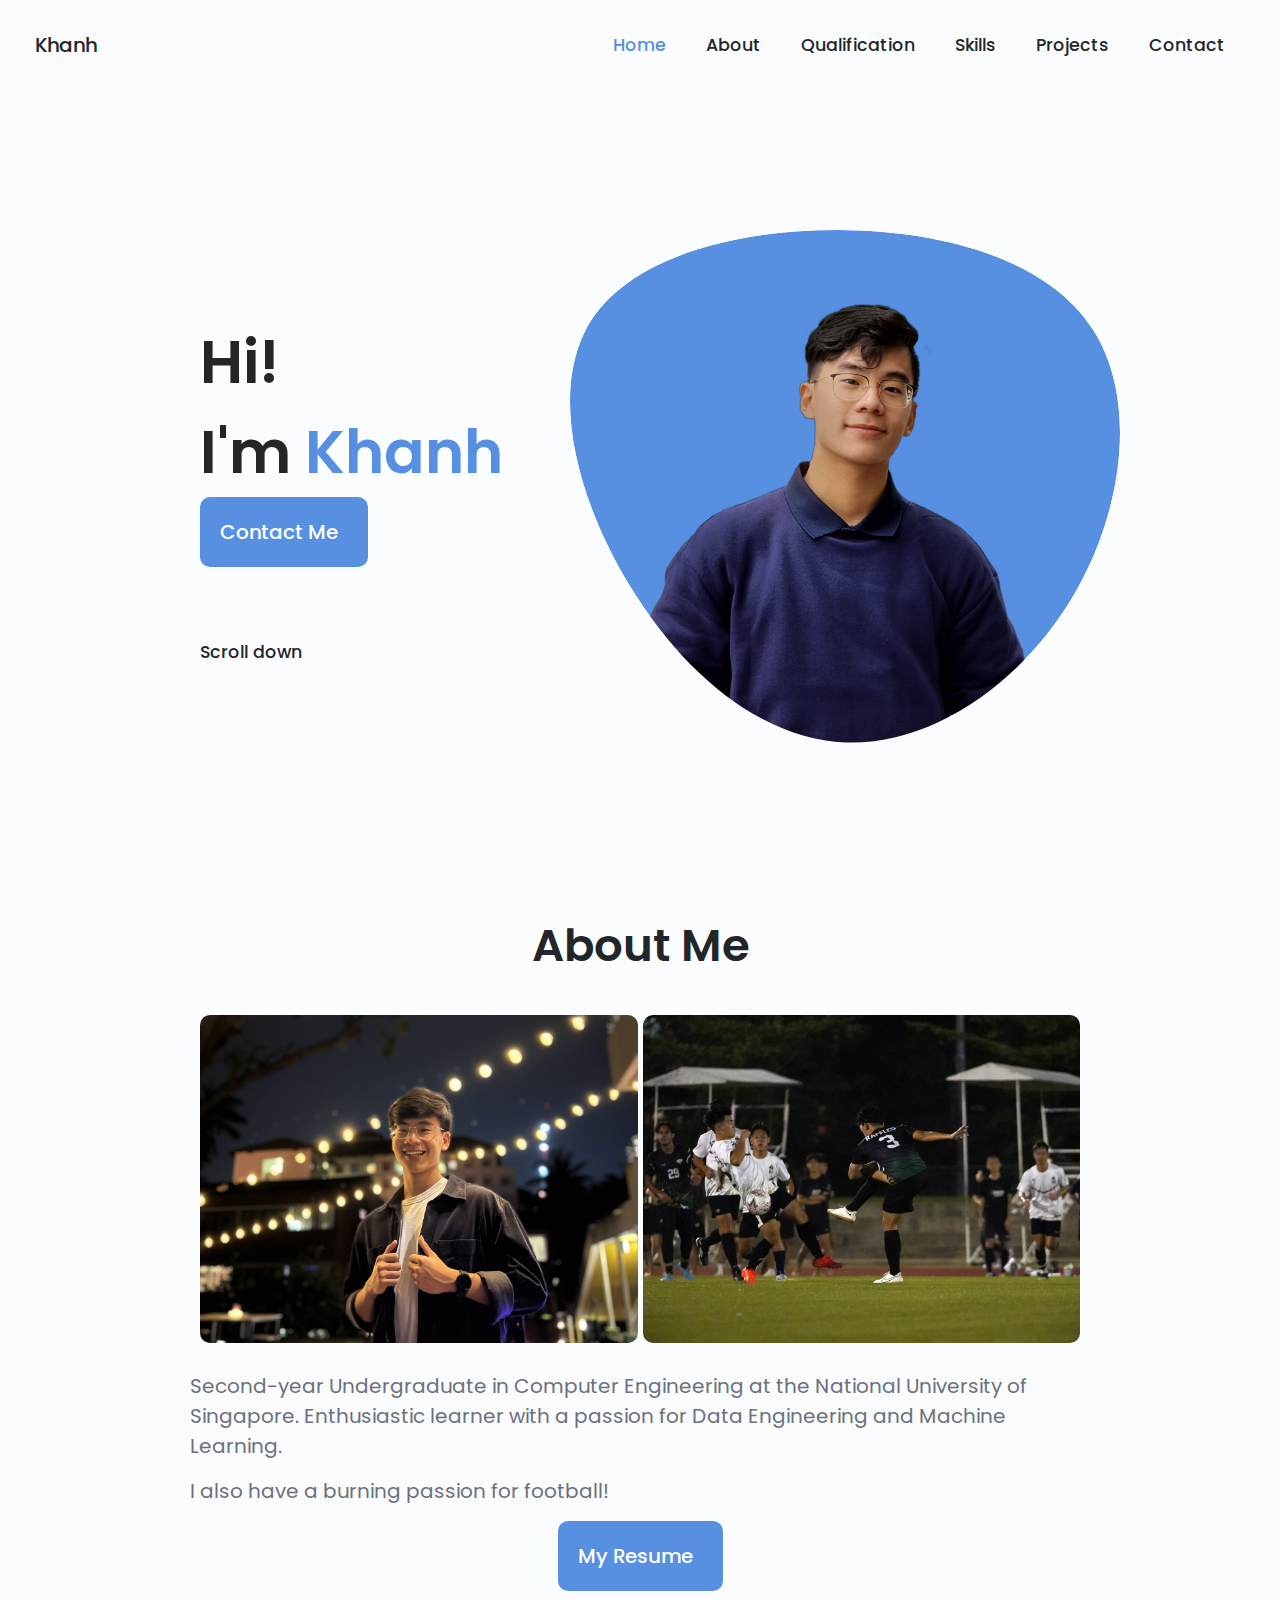
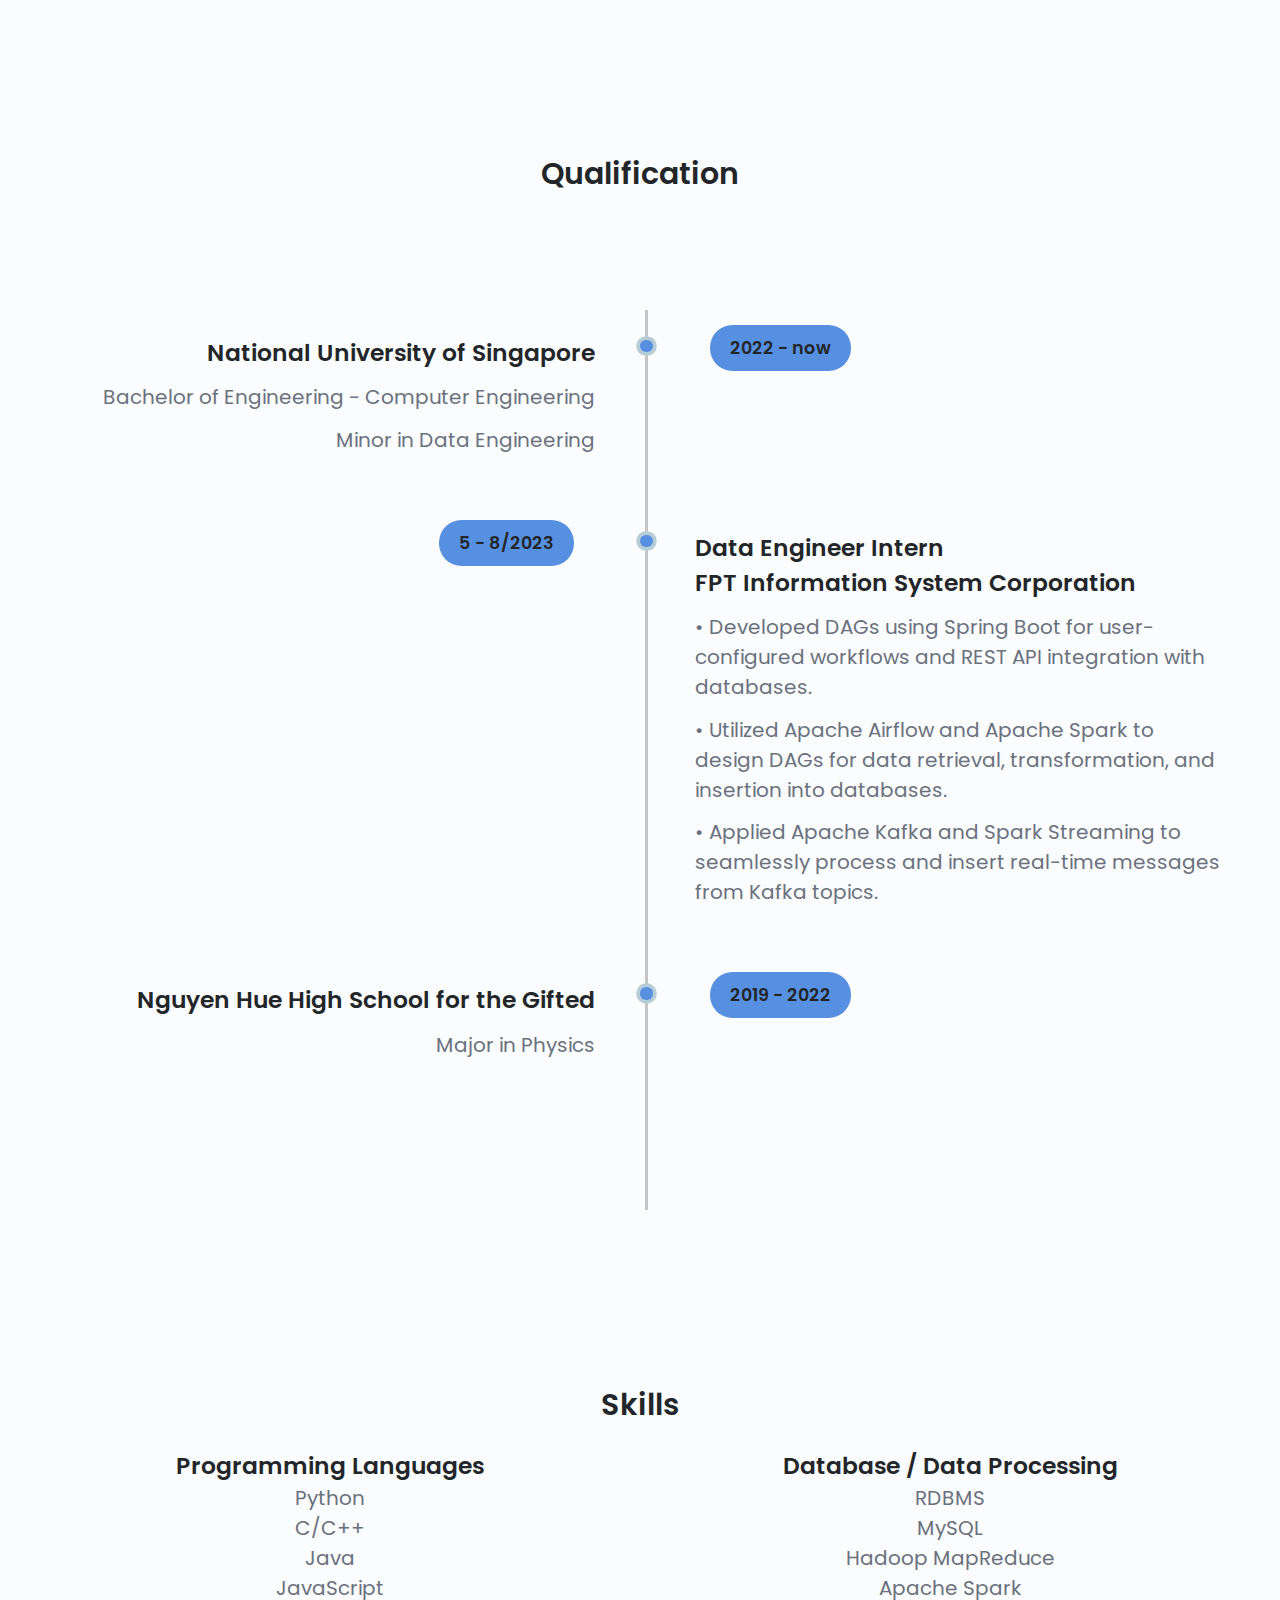
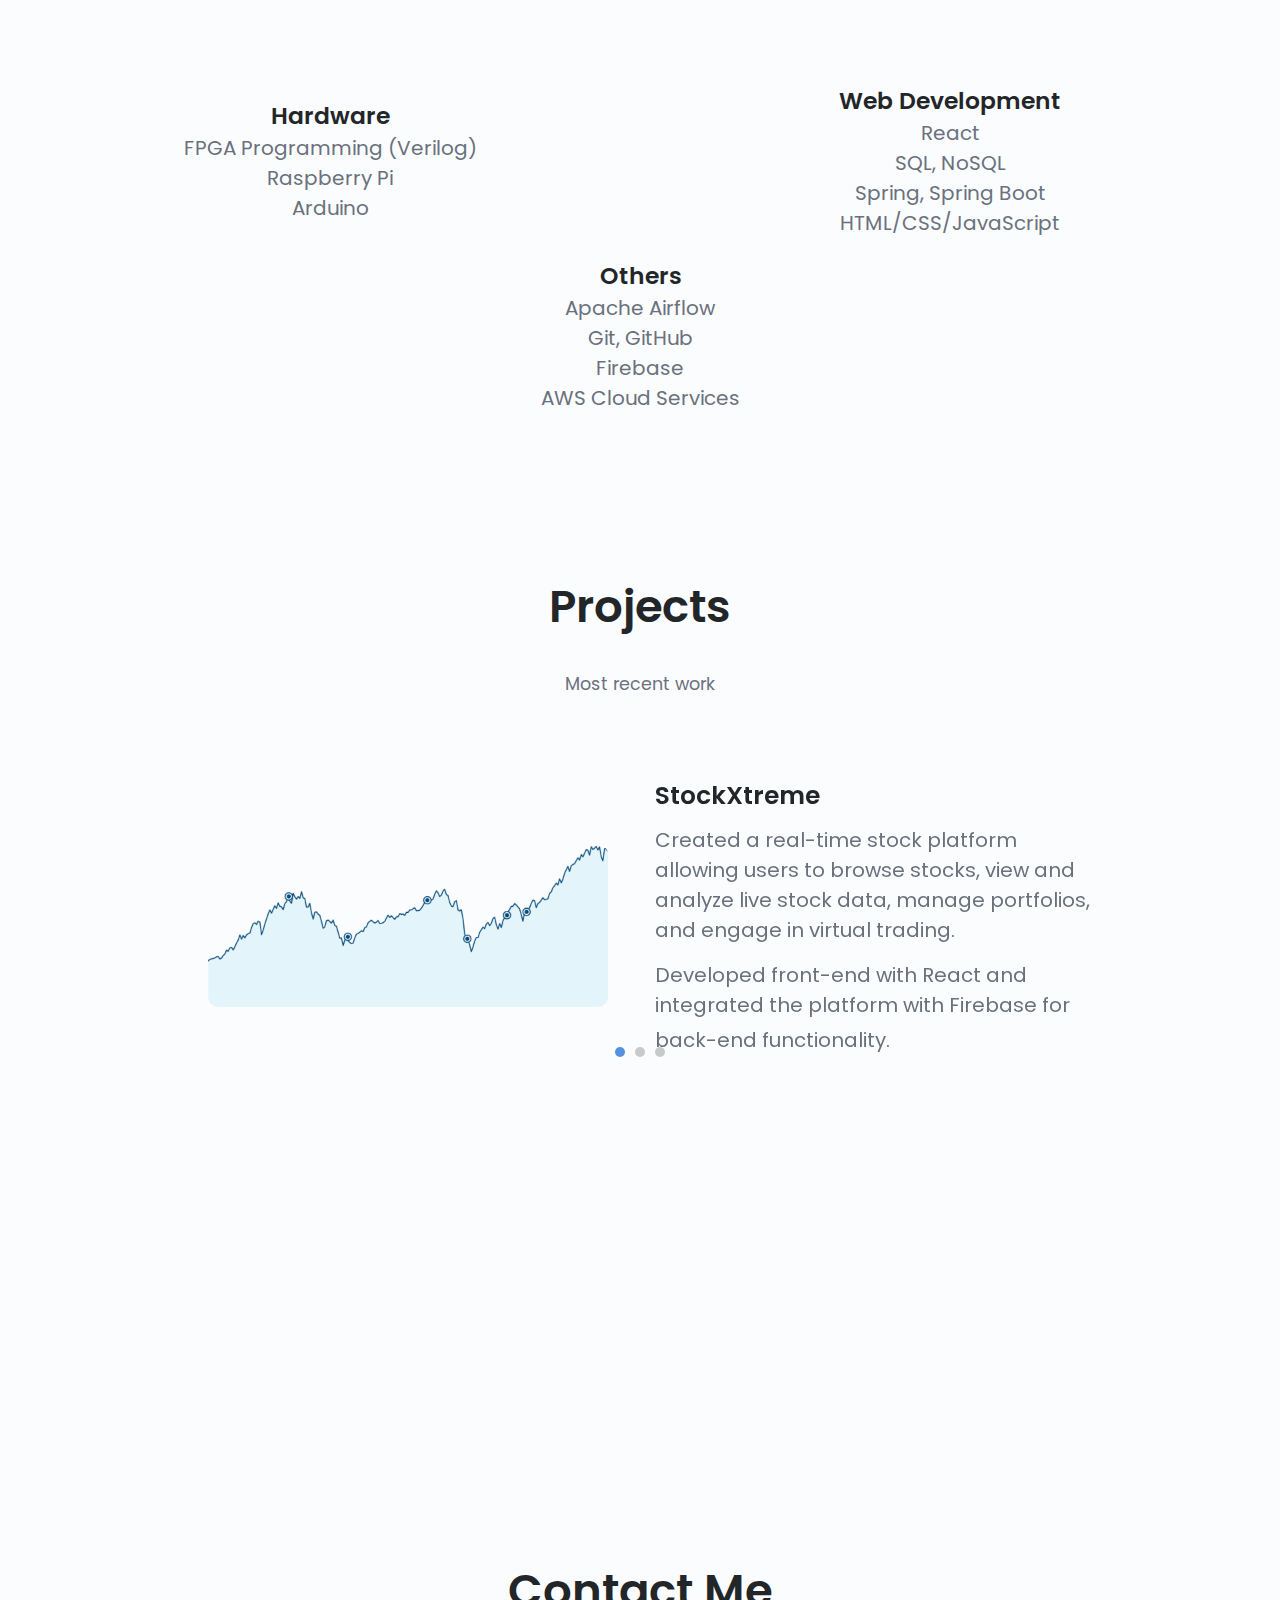
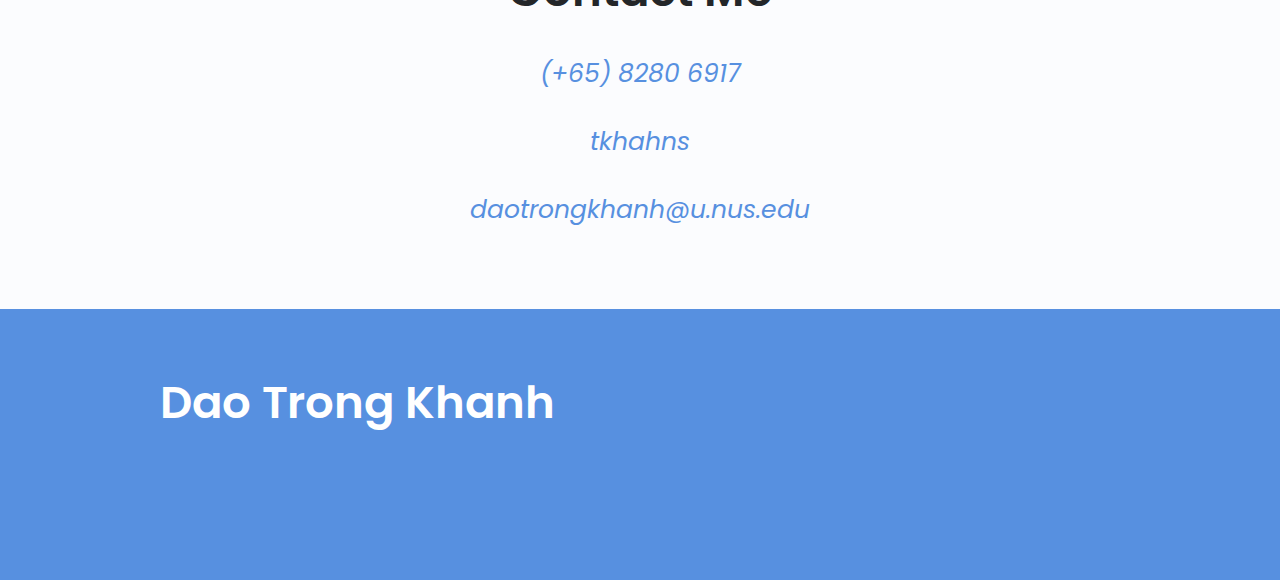
==== commit 1b39eba0: "Update Styles" ====
--- a/index.html
+++ b/index.html
@@ -11,8 +11,8 @@
         
         <!--==================== CSS ====================-->
         <link rel="stylesheet" href="assets/css/styles.css">
-
-        <title>Dao Trong Khanh Portfolio</title>
+        <link rel='icon' href="assets/img/ProfilePic(0).png">
+        <title>Dao Trong Khanh</title>
     </head>
     <body>
         <!--==================== HEADER ====================-->
@@ -210,7 +210,7 @@
             <section class="skills section" id="skills">
                 <h2 class="section-title">Skills</h2>
     
-                <div class="skills__container bd-grid">
+                <div class="skills__container">
     
                     <div class="skills">
                         <h3 class="skill__title">Programming Languages</h3>
--- a/assets/css/styles.css
+++ b/assets/css/styles.css
@@ -437,25 +437,21 @@
 /*==================== SKILLS ====================*/
 
 .skills__container {
+  max-width: 1000px;
+  margin: 0 auto; /* Center the container horizontally using margin:auto */
+  display: grid;
+  grid-template-columns: repeat(2, 1fr);
+  align-items: center;
+  text-align: center;
   row-gap: 2rem;
   justify-content: center;
-  align-items: center;
 }
 
 .skills {
-  justify-content: center;
-  align-items: center;
-  margin: 1rem;
   padding: 1rem;
   text-align: center;
 }
 
-.skills__container{
-  display:grid;
-  grid-template-columns: repeat(2,1fr);
-  align-items: center;
-  text-align: initial;
-}
 /* .skills__title{
   display: flex;
   align-items: center;
@@ -1035,6 +1031,7 @@
   }
 
   body{
+    zoom: 125%;
     margin: 0;
   }
 
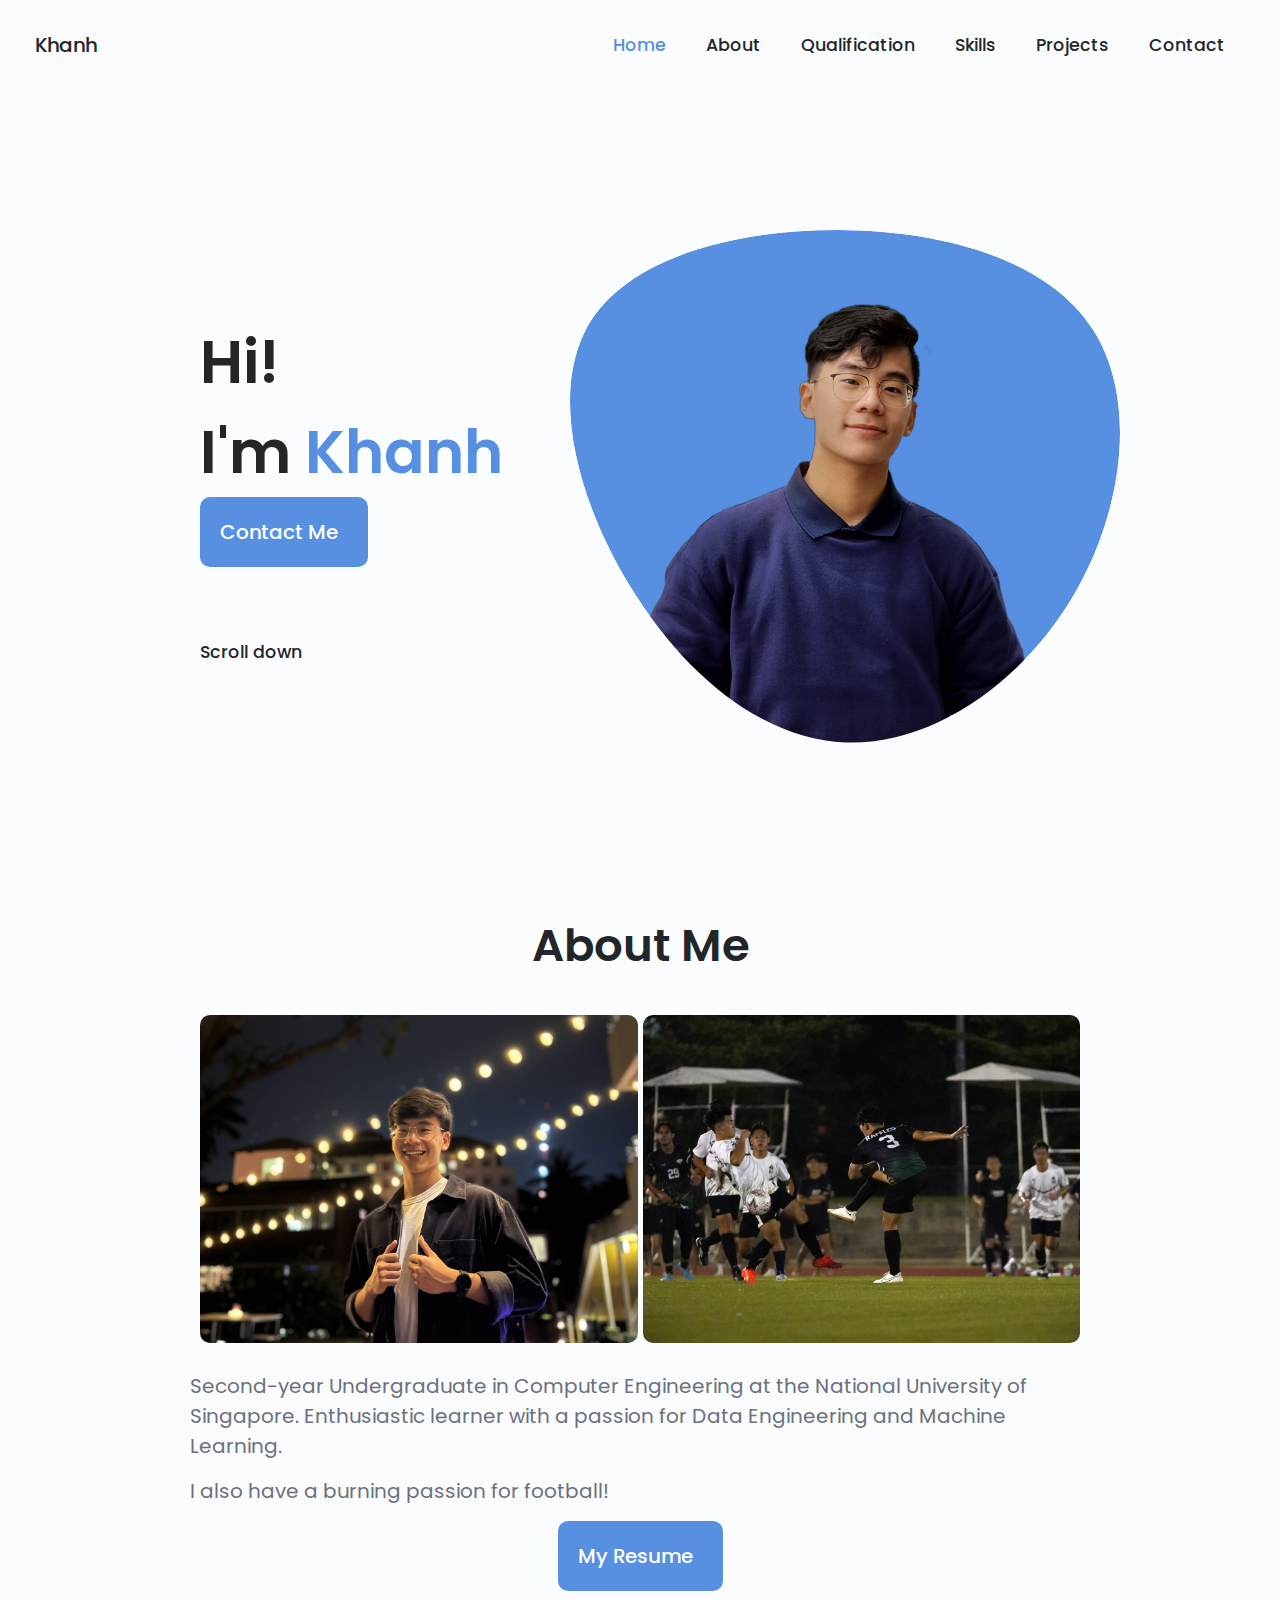
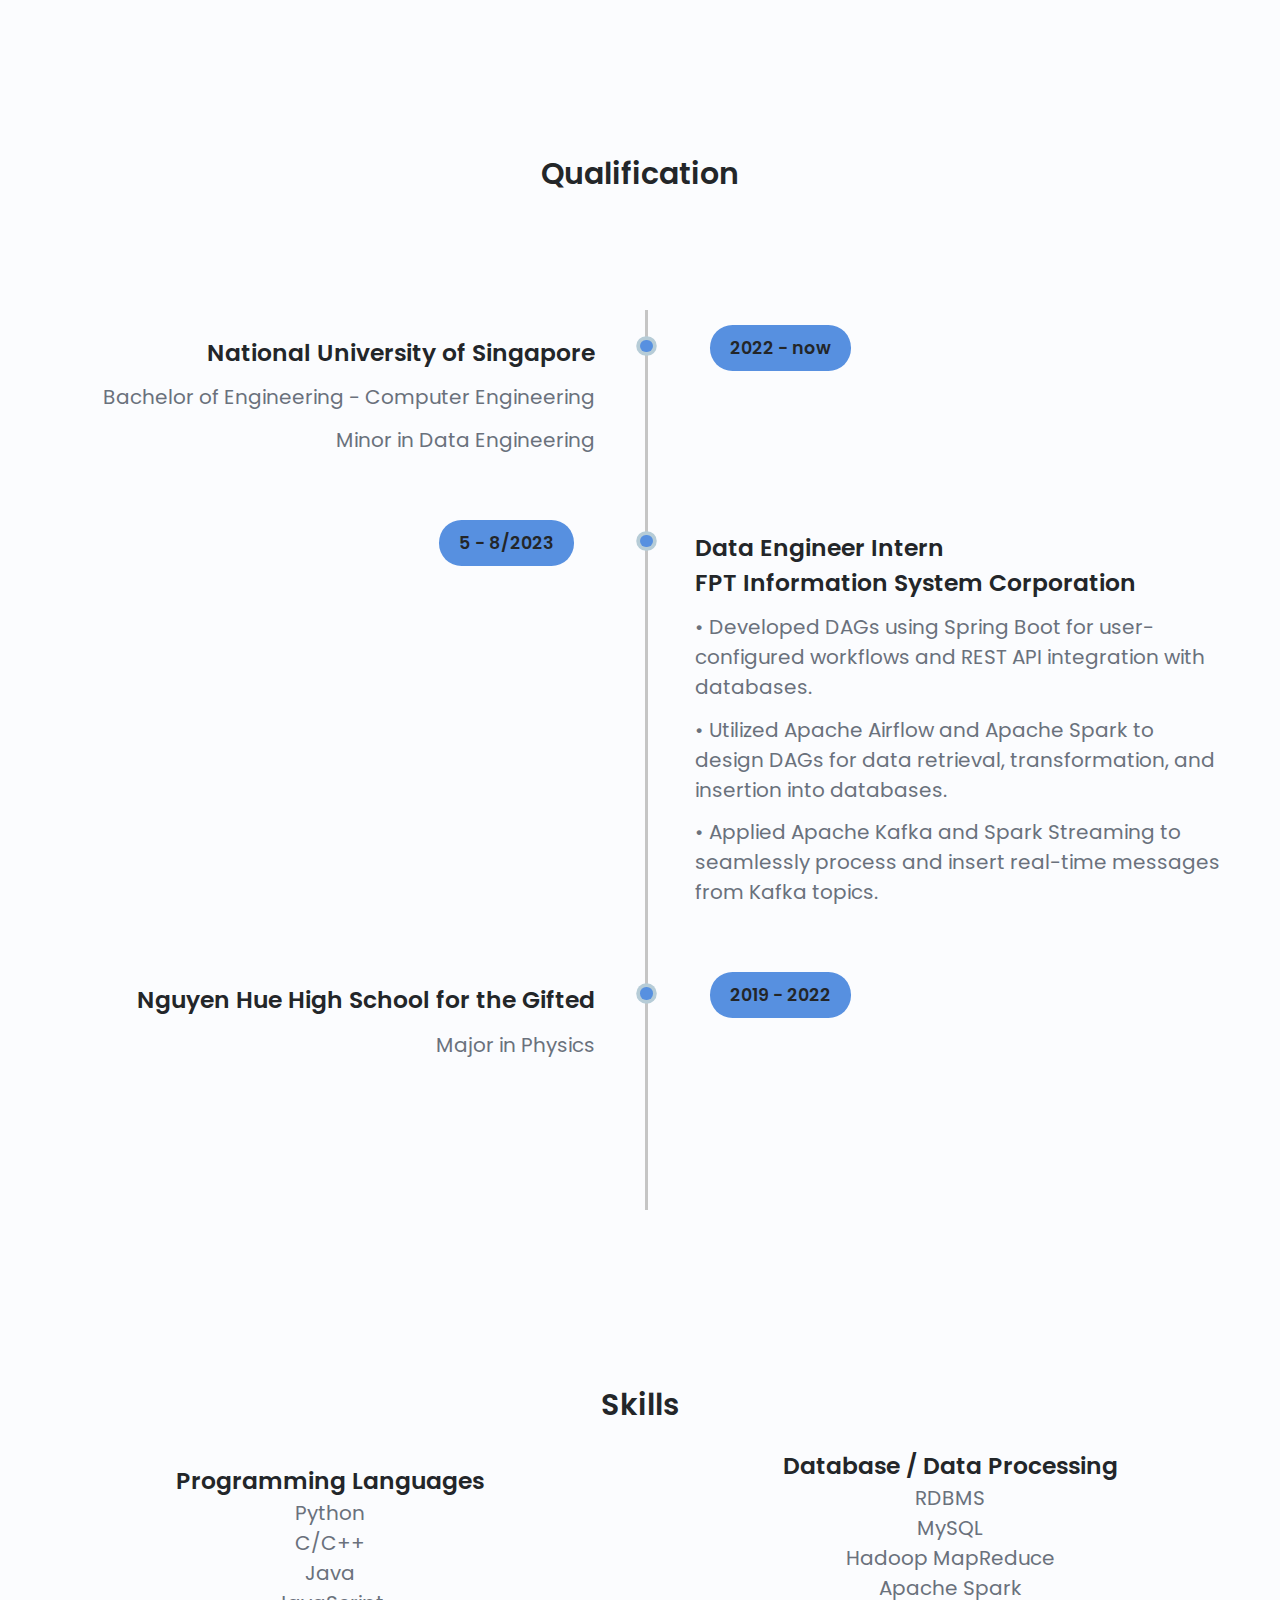
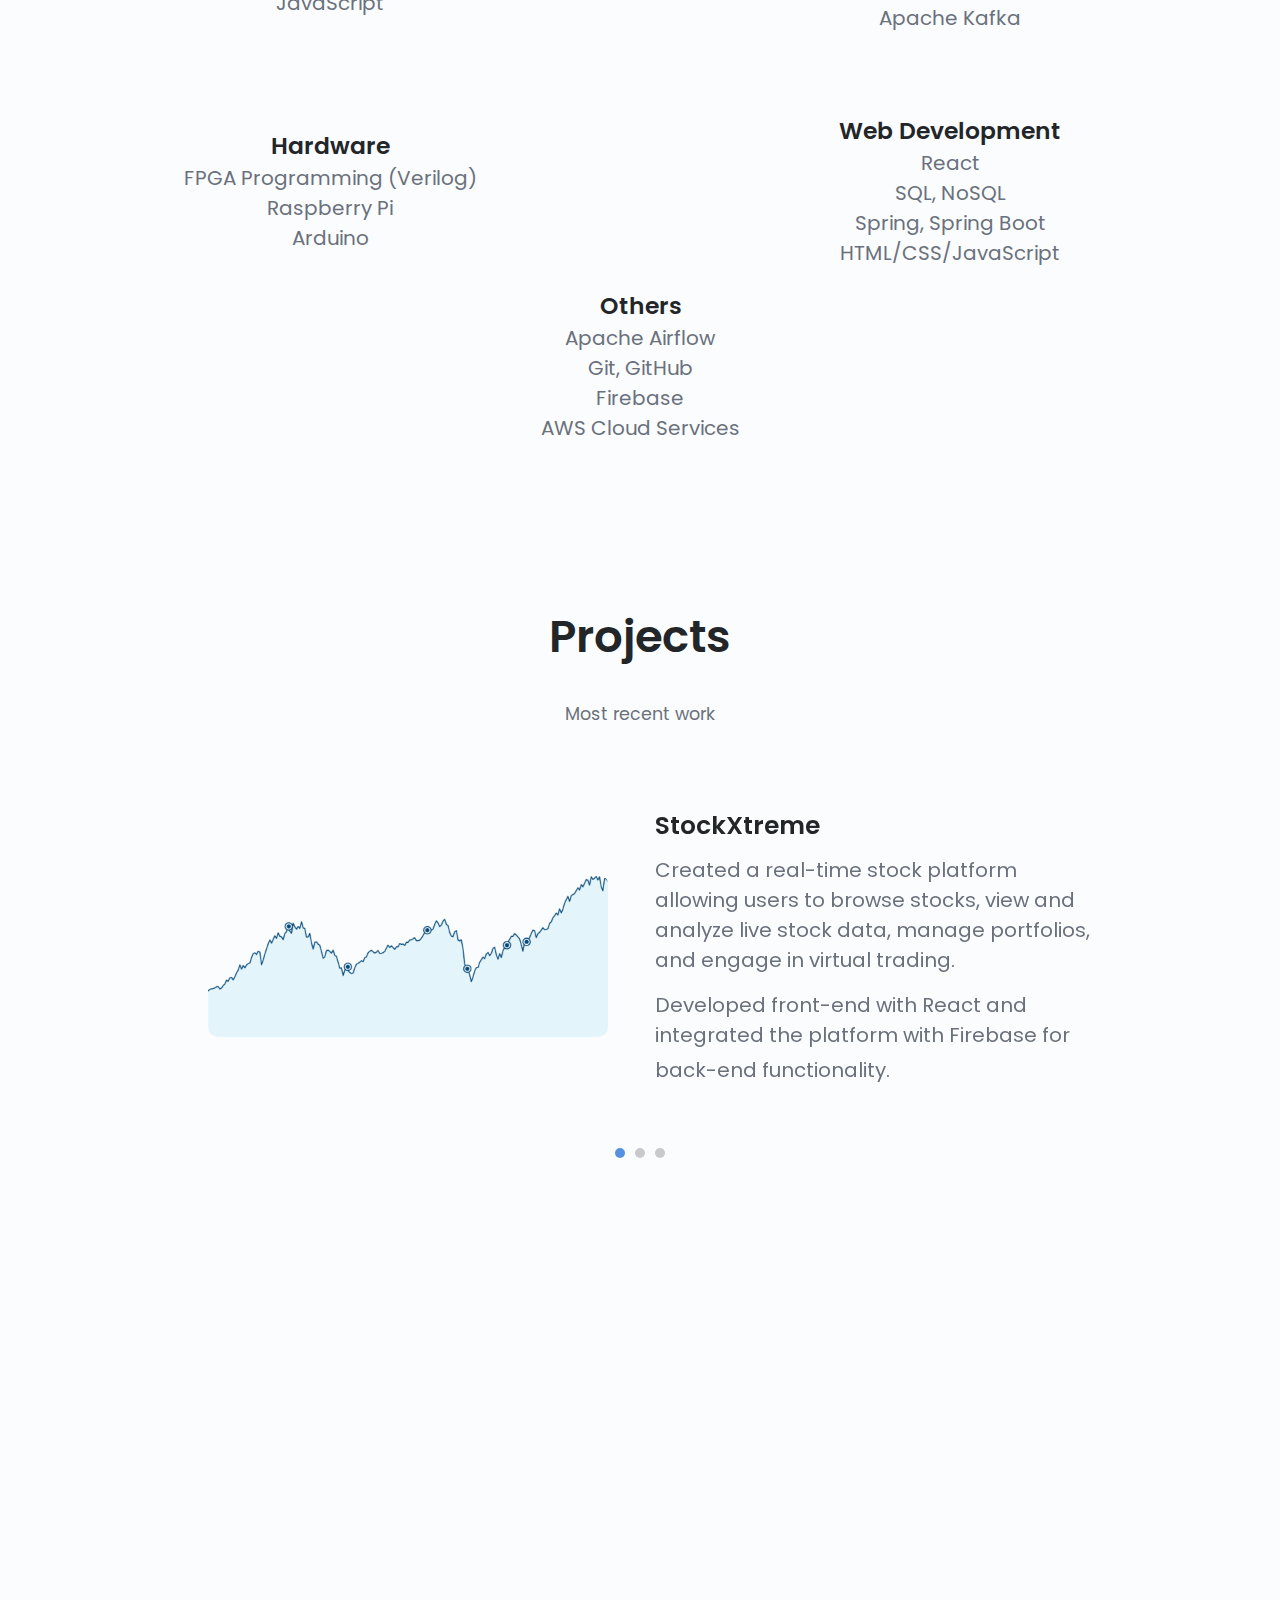
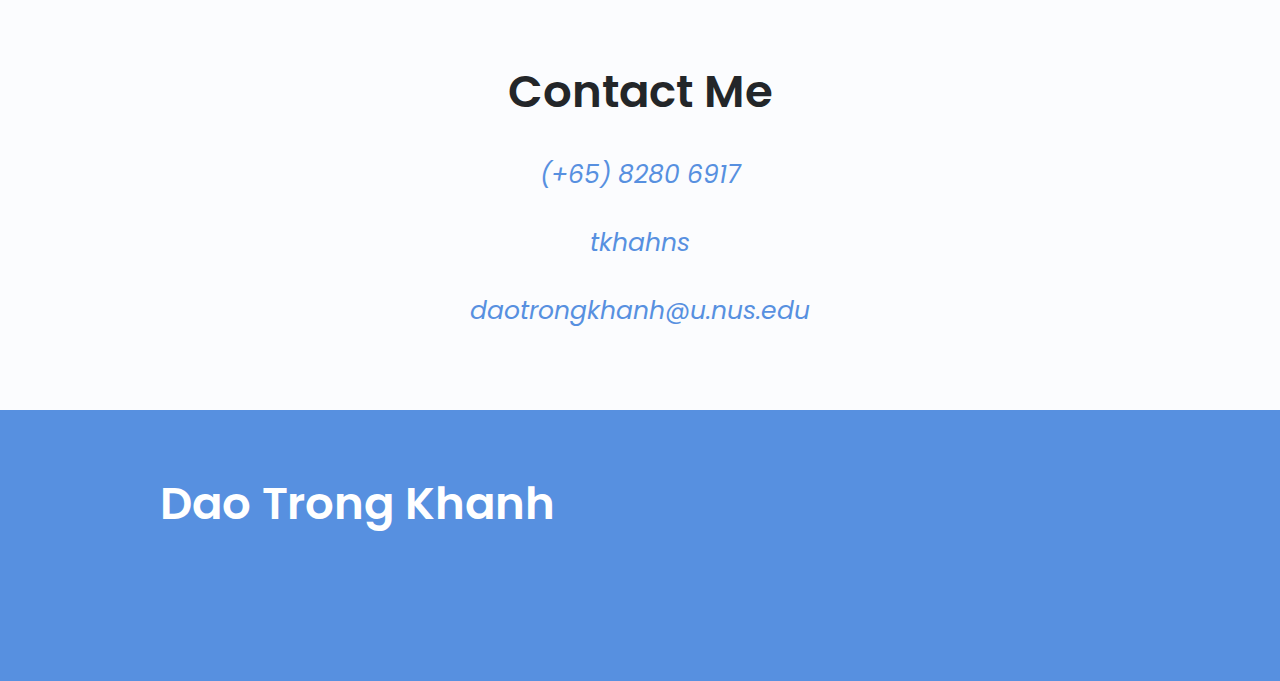
==== commit 499e9cc7: "Minor updates" ====
--- a/index.html
+++ b/index.html
@@ -148,7 +148,7 @@
                     </div> -->
 
                     <div class="about__buttons">
-                        <a download="" href="assets/pdf/Dao Trong Khanh - Resume.pdf" class="button button--flex">
+                        <a download="" href="assets/pdf/Dao_Trong_Khanh___Resume.pdf" class="button button--flex">
                             My Resume<i class="uil uil-download-alt button__icon"></i>
                         </a>
                     </div>
@@ -231,6 +231,7 @@
                             <li>MySQL</li>
                             <li>Hadoop MapReduce</li>
                             <li>Apache Spark</li>
+                            <li>Apache Kafka</li>
                         </ul>
                     </div>
     
@@ -299,6 +300,7 @@
                                     <h3 class="portfolio__title">Alex to the Rescue</h3>
                                     <p class="portfolio__description">Developed a simulation of a self-driven car, Alex the Bot, using Raspberry Pi OS and LiDAR technology.</p>
                                     <p class="portfolio__description">Successfully navigated a random map, reconstructed the map, detected obstacles, identified objects, and executed precise parking maneuvers.       <a href="https://github.com/tkhahns/Alex-to-the-Rescue" target="_blank" class="home__social-icon"><i class="uil uil-github"></i></a></p>
+                                    <p class="portfolio__description">Applied SLAM algorithm to map the environment accurately.</p>
                                     <!-- <a href="#" class="button button--flex button--small portfolio__button">
                                         <i class="uil uil-github"></i>
                                     </a> -->
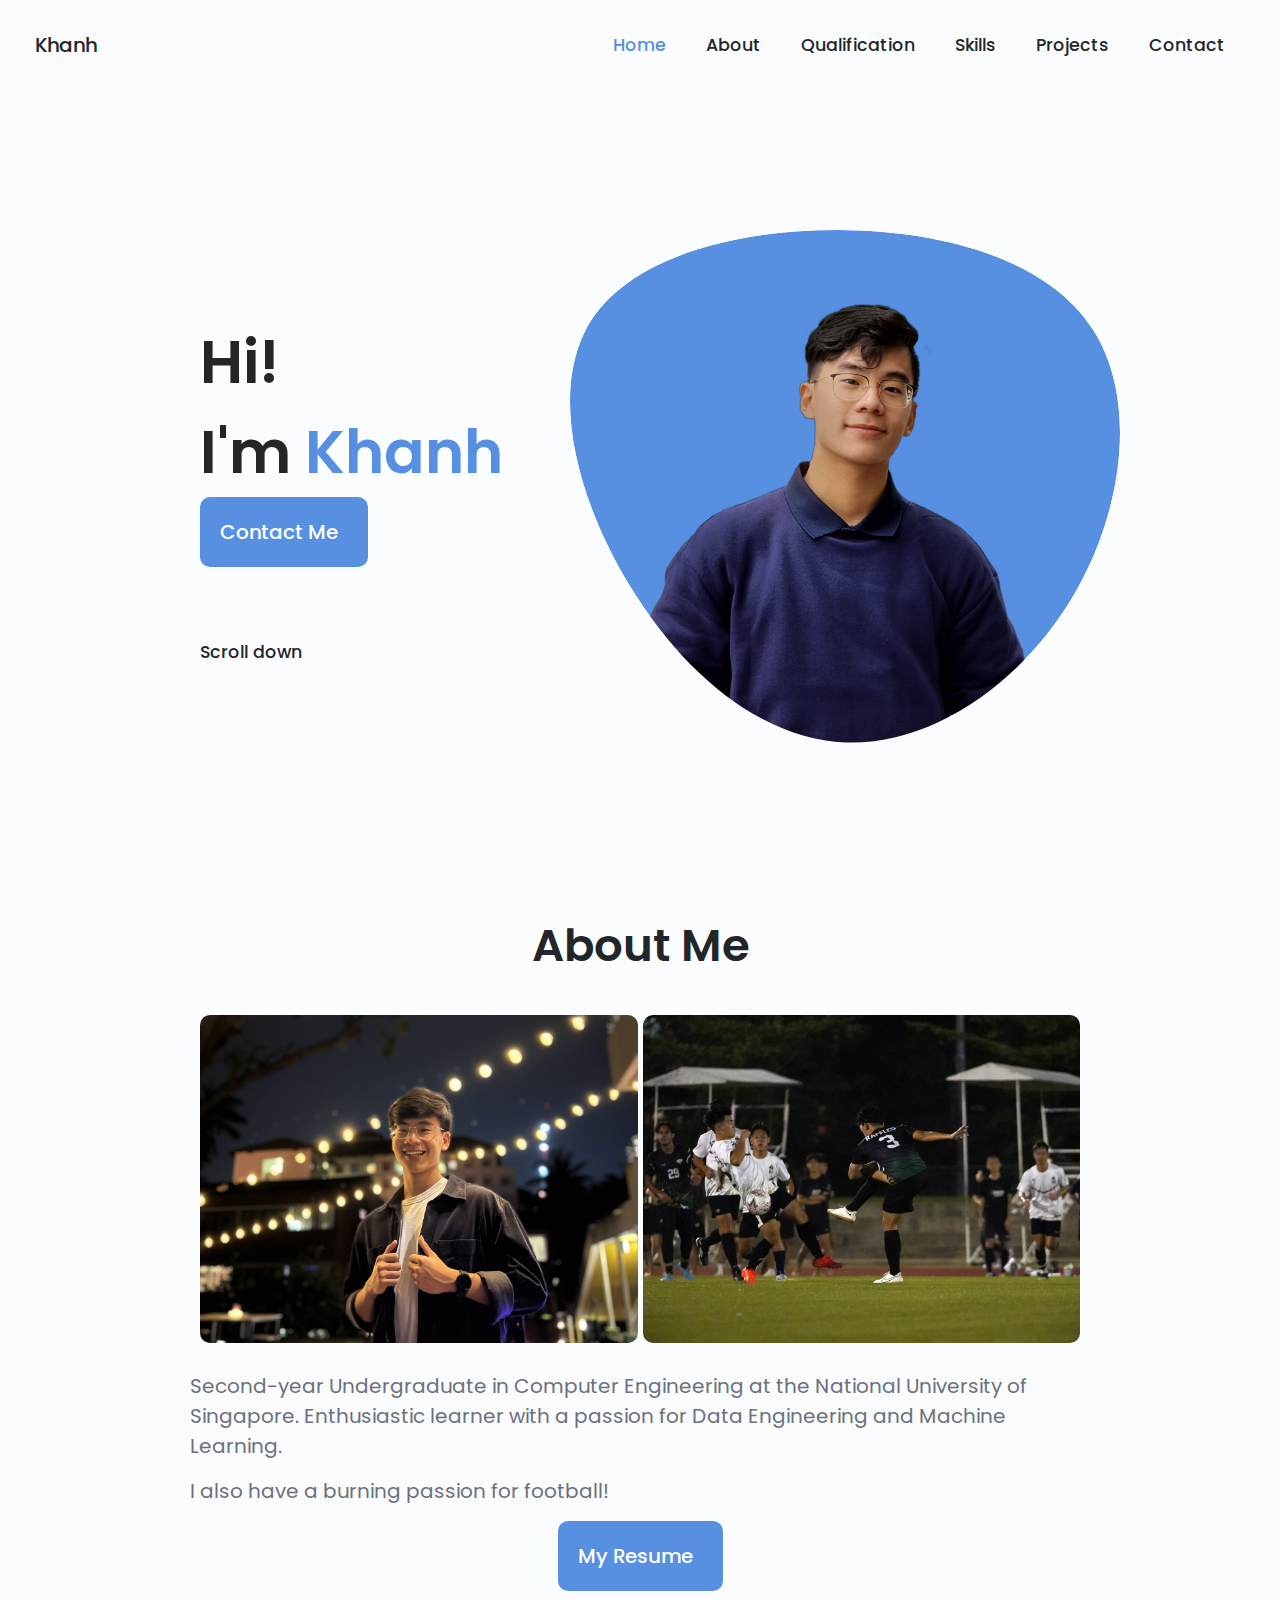
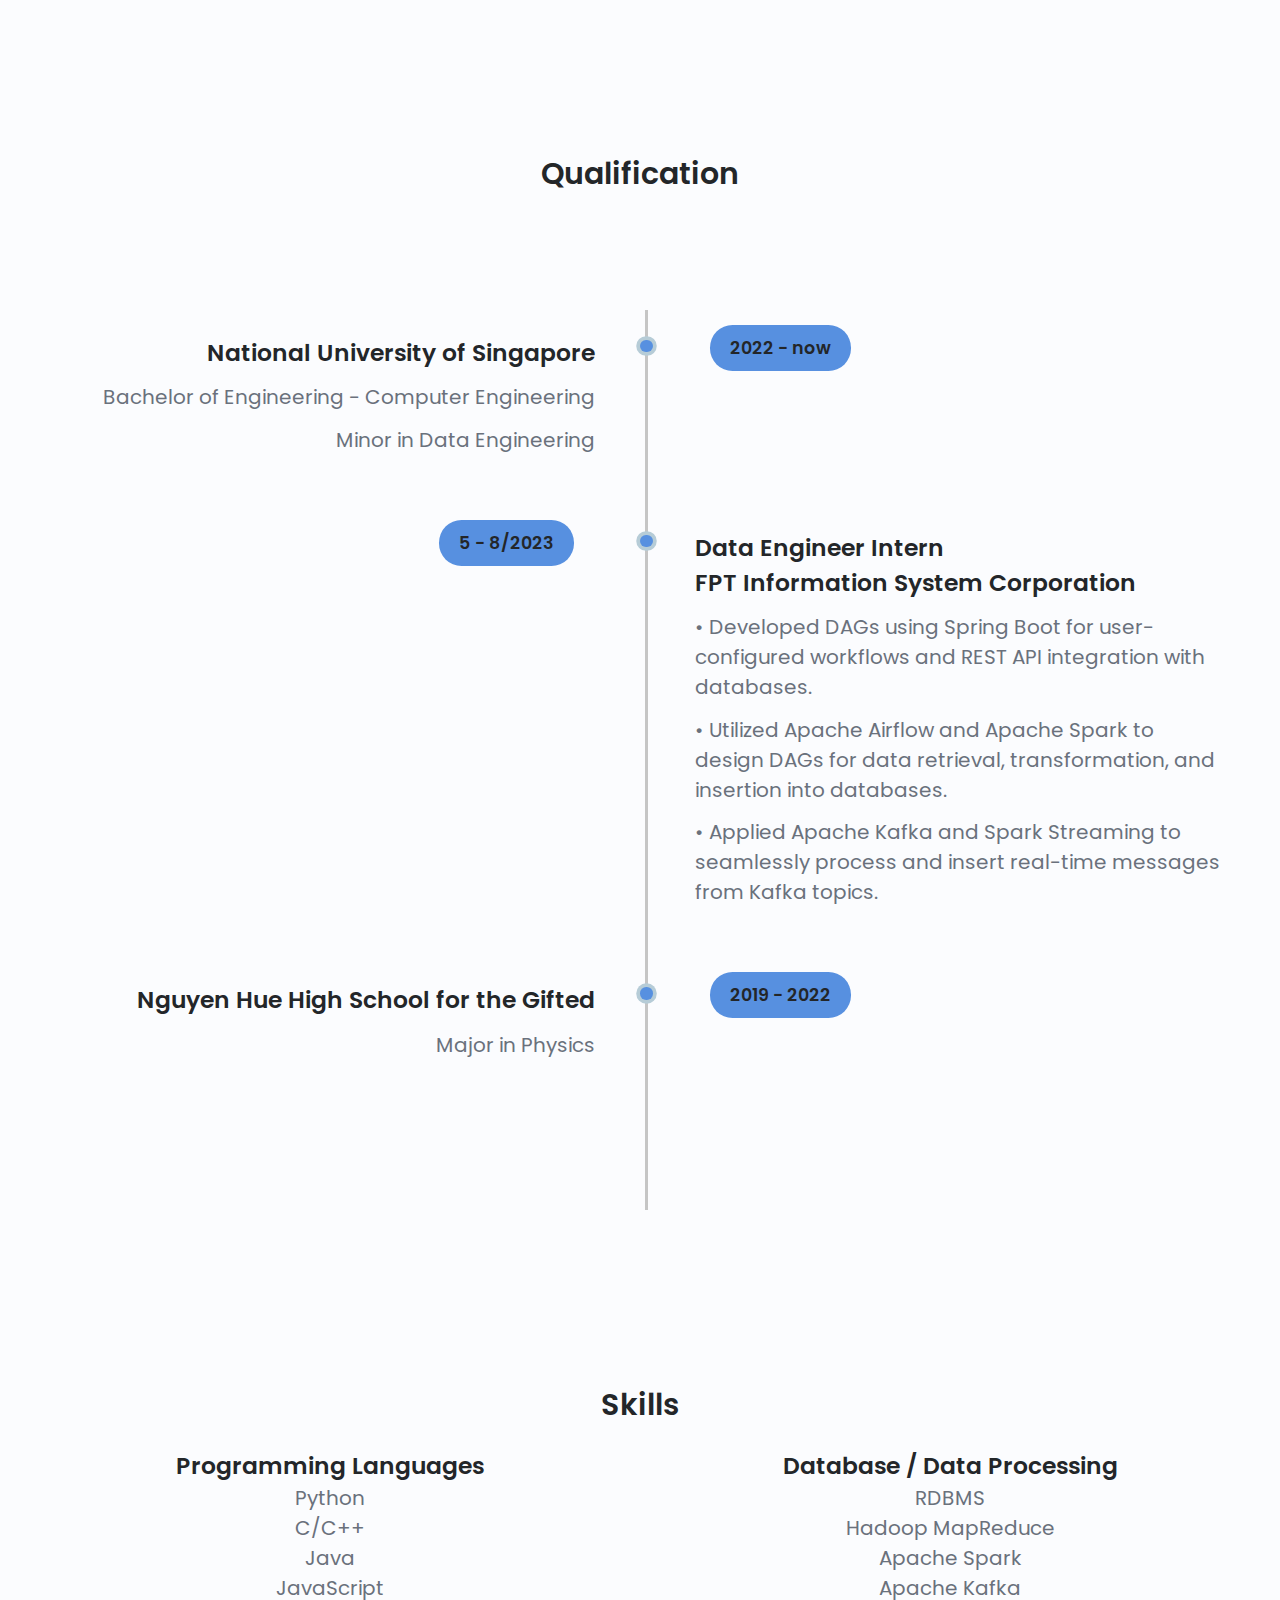
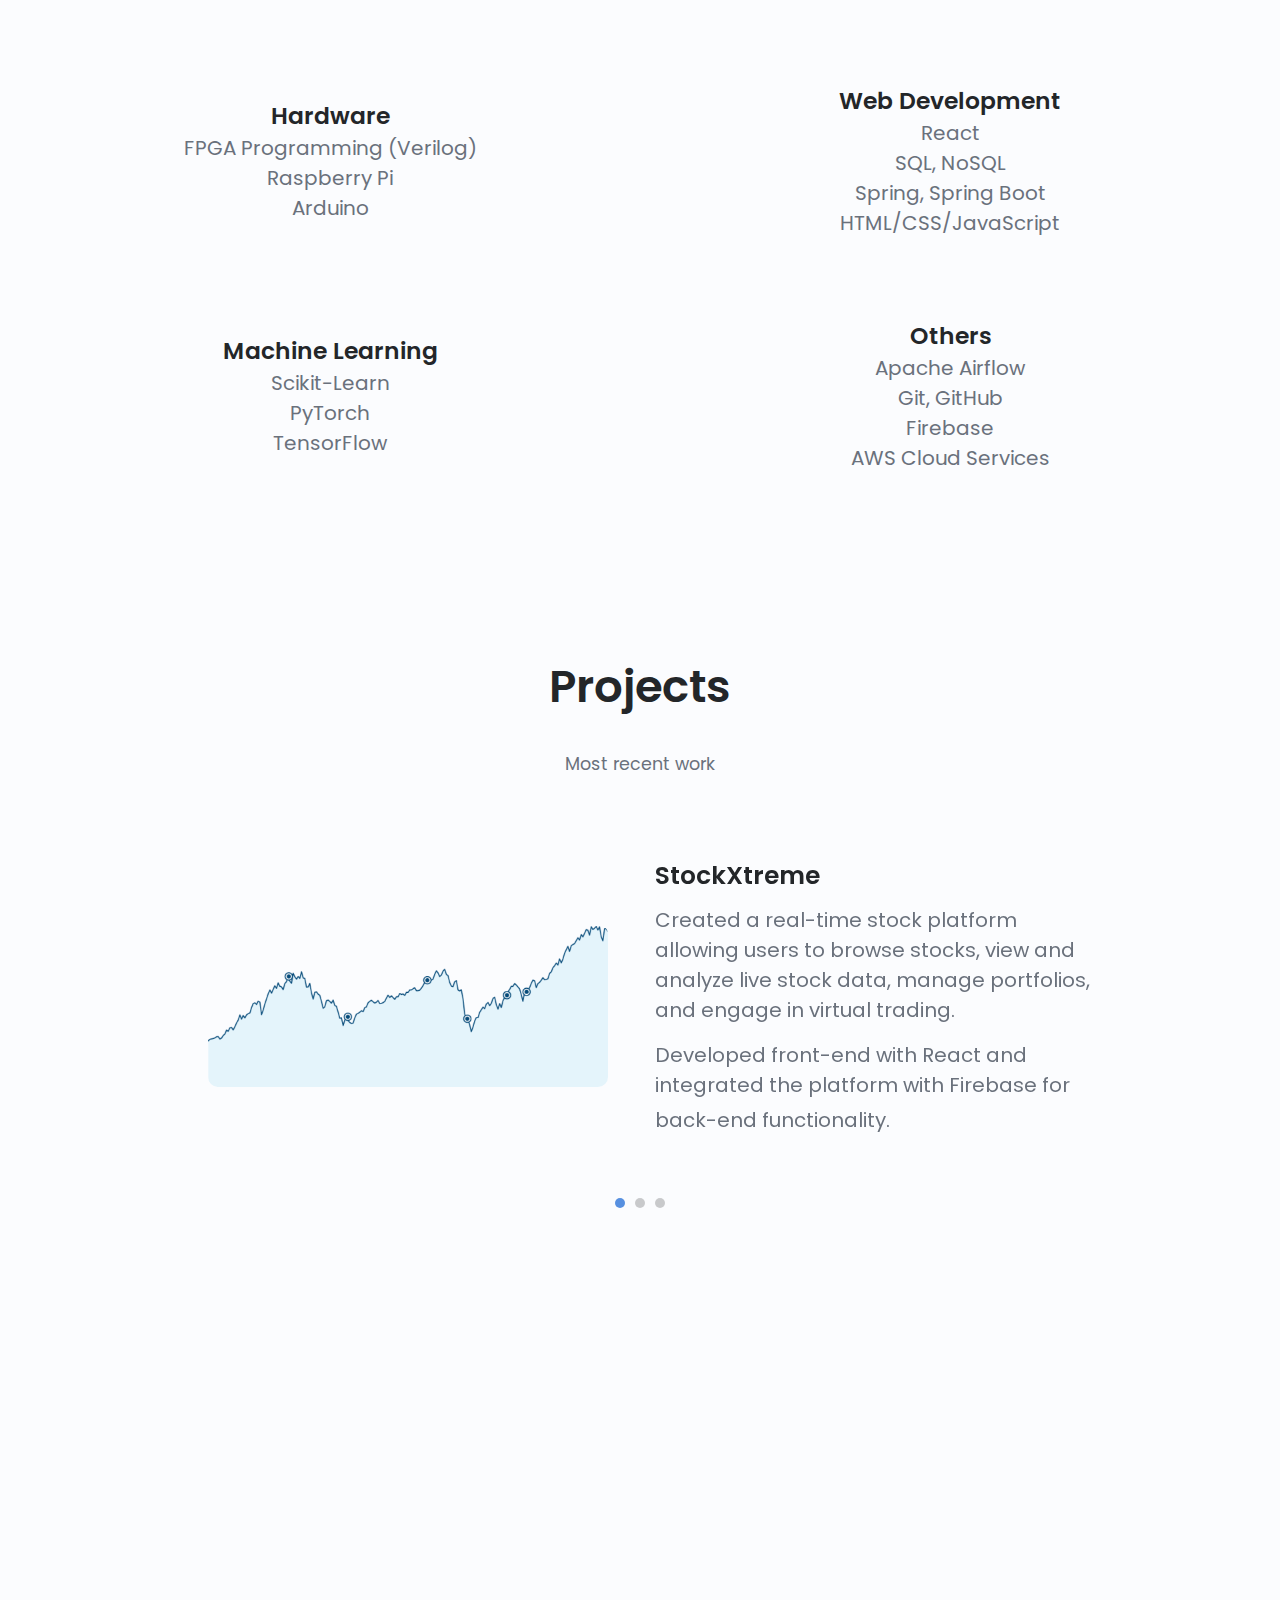
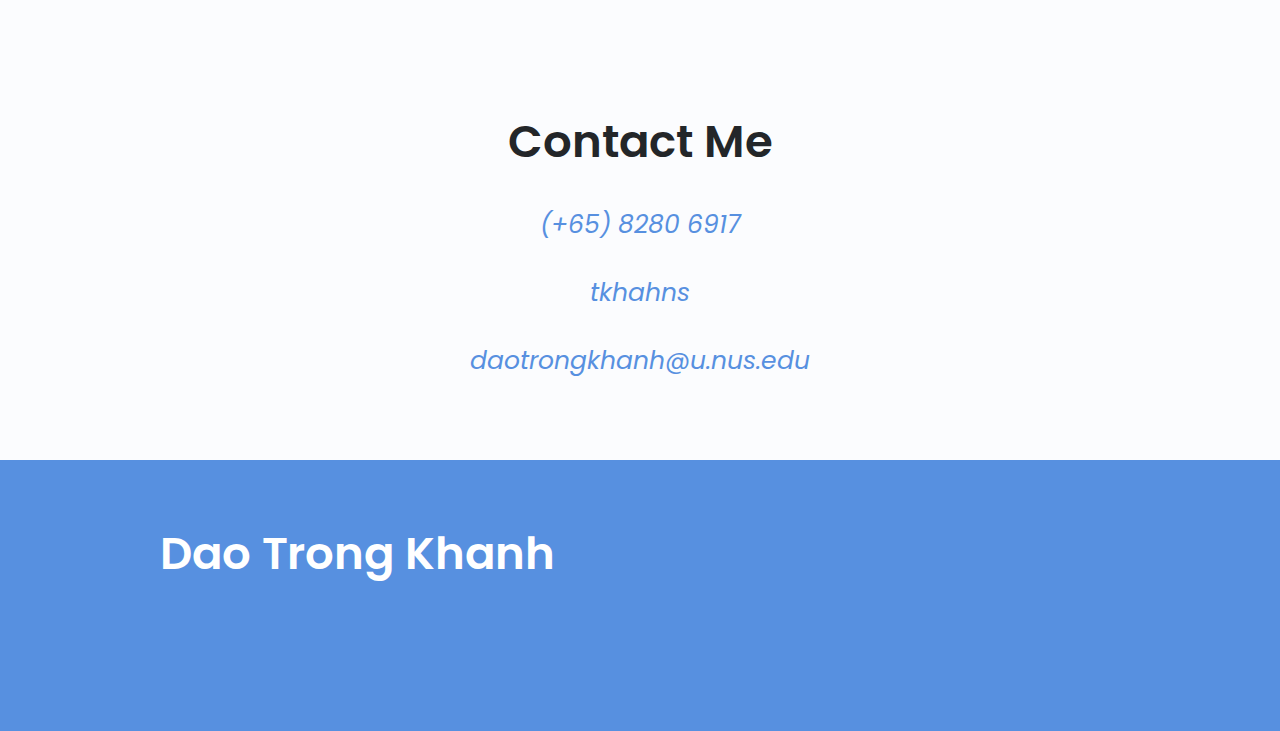
==== commit a57c3953: "Update index.html" ====
--- a/index.html
+++ b/index.html
@@ -228,7 +228,6 @@
                         <h3 class="skill__title">Database / Data Processing</h3>
                         <ul>
                             <li>RDBMS</li>
-                            <li>MySQL</li>
                             <li>Hadoop MapReduce</li>
                             <li>Apache Spark</li>
                             <li>Apache Kafka</li>
@@ -253,8 +252,18 @@
                             <li>HTML/CSS/JavaScript</li>
                         </ul>
                     </div>
-                </div>
-                    <div style="text-align: center;">
+                
+
+                <div class="skills">
+                    <h3 class="skill__title">Machine Learning</h3>
+                    <ul>
+                        <li>Scikit-Learn</li> 
+                        <li>PyTorch</li>
+                        <li>TensorFlow</li>
+                    </ul>
+                </div>
+                <div class="skills">
+                    <!-- <div style="text-align: center;"> -->
                         <h3 class="skill__title">Others</h3>
                         <ul>
                             <li>Apache Airflow</li>
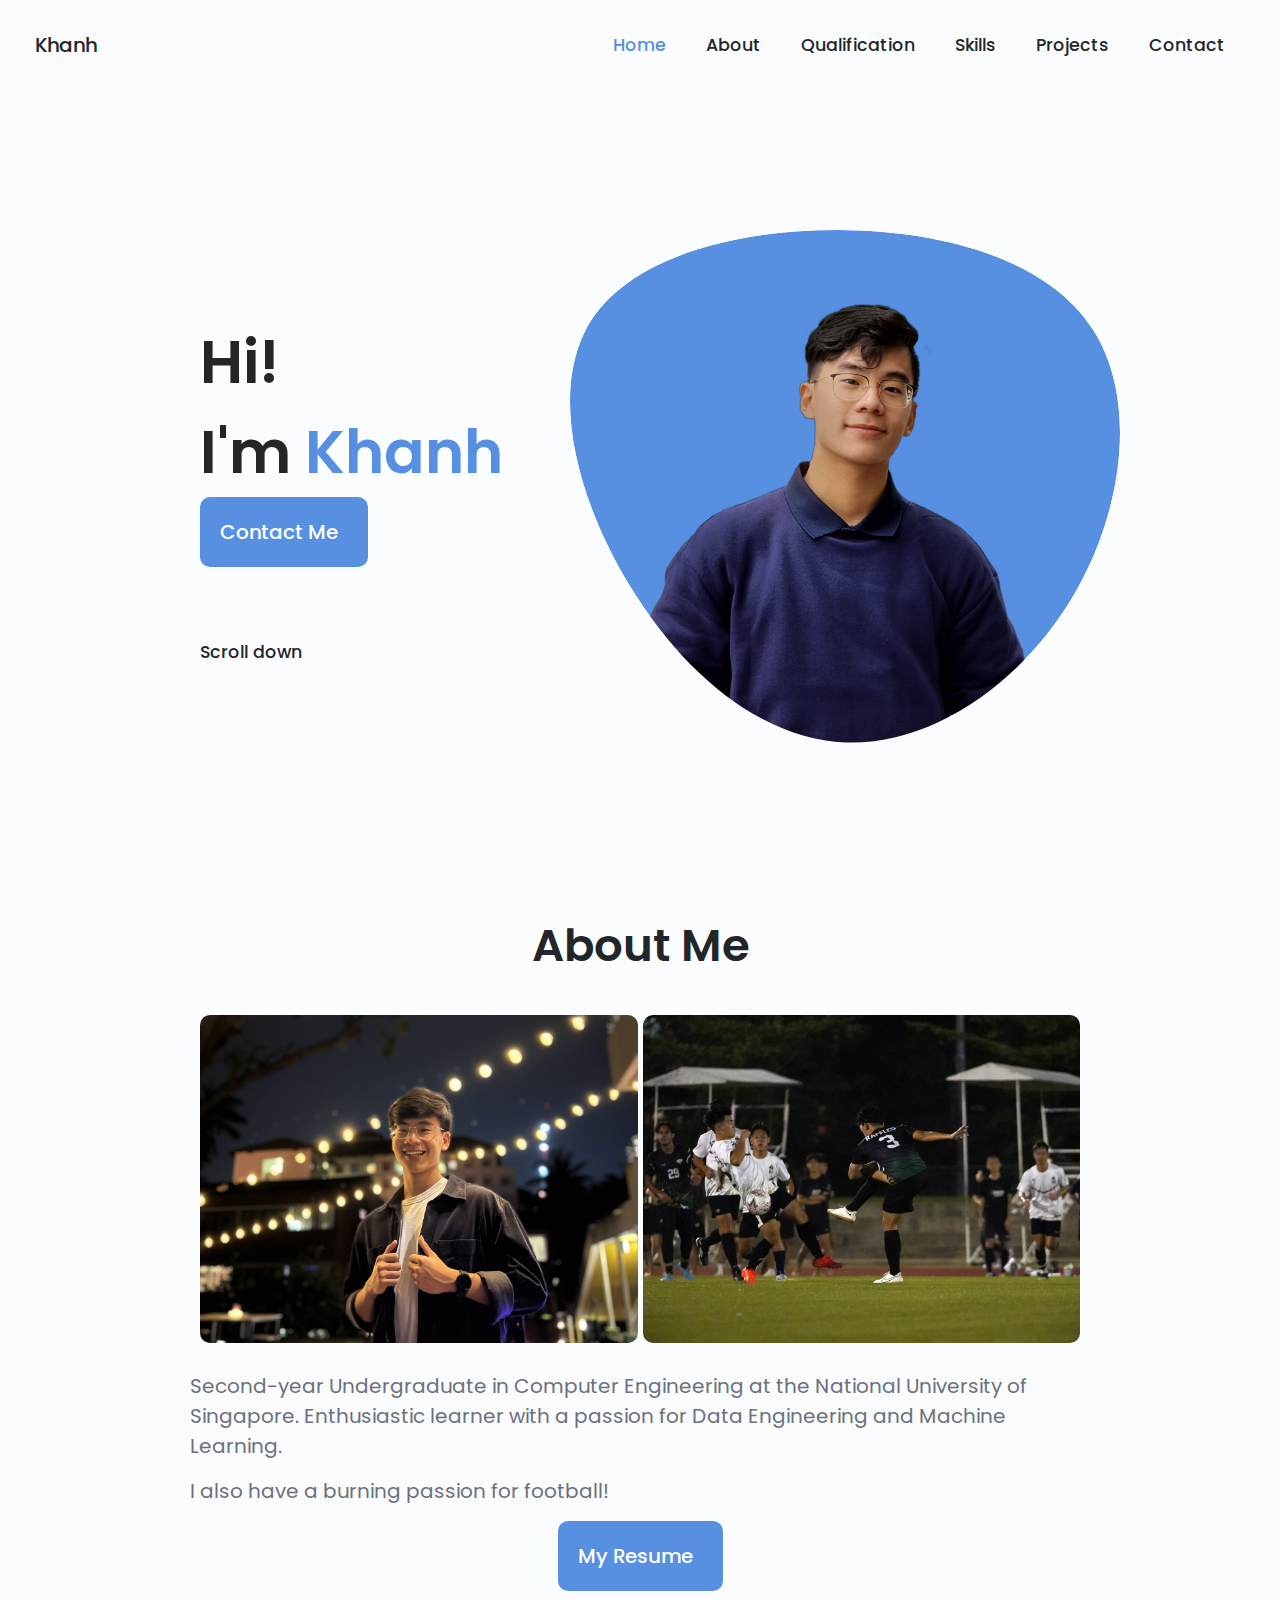
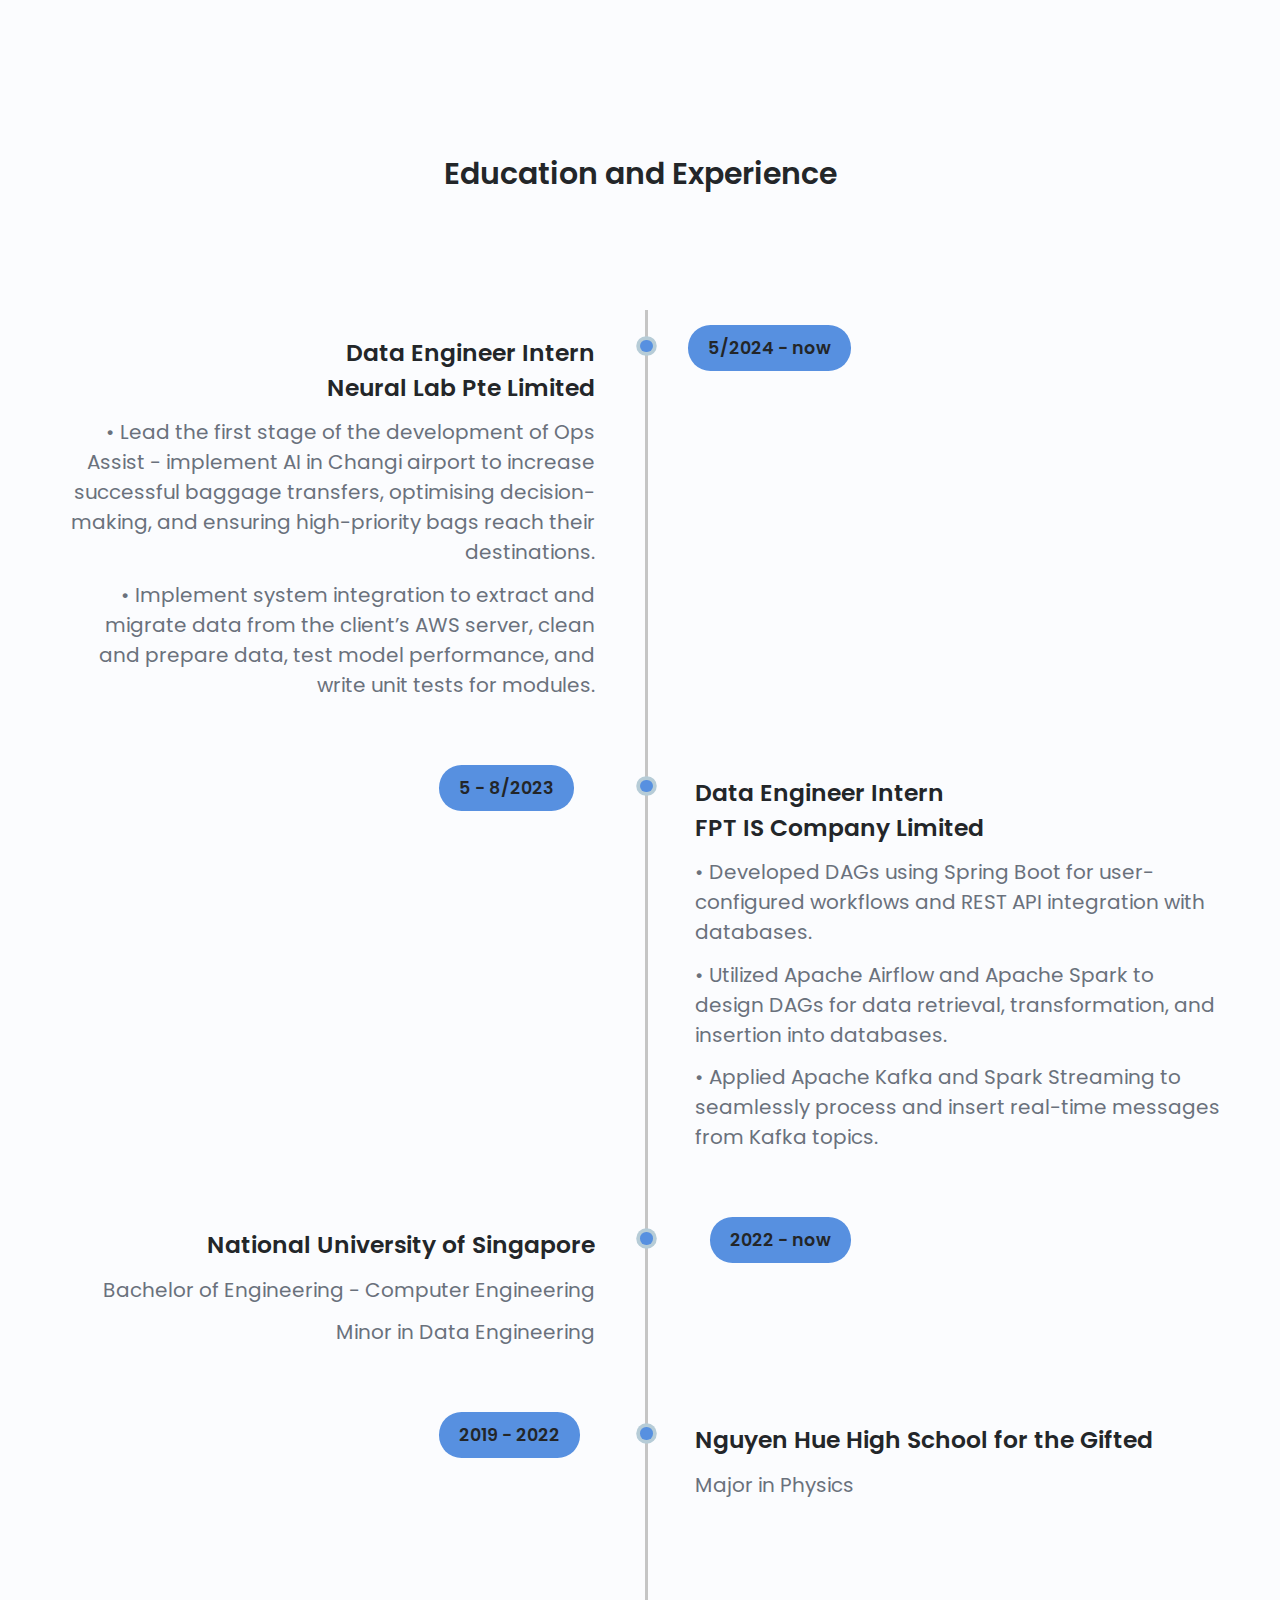
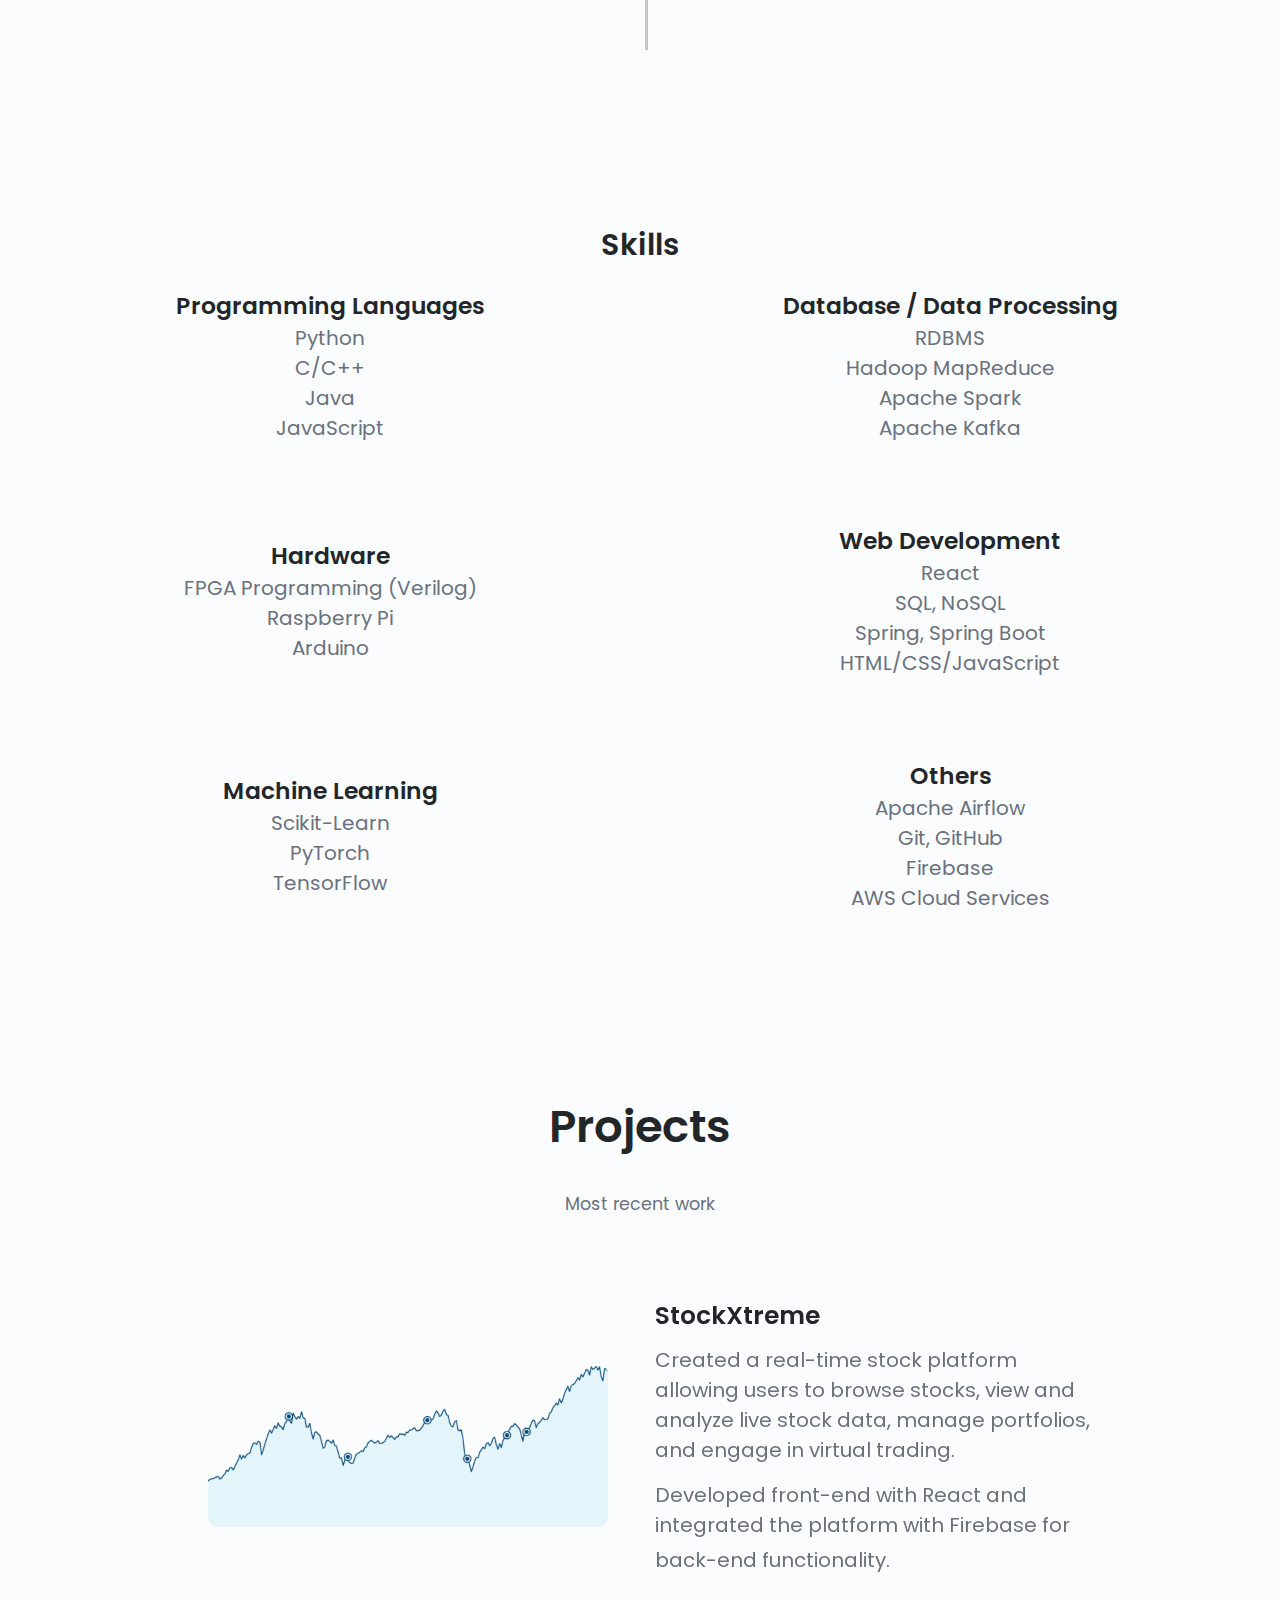
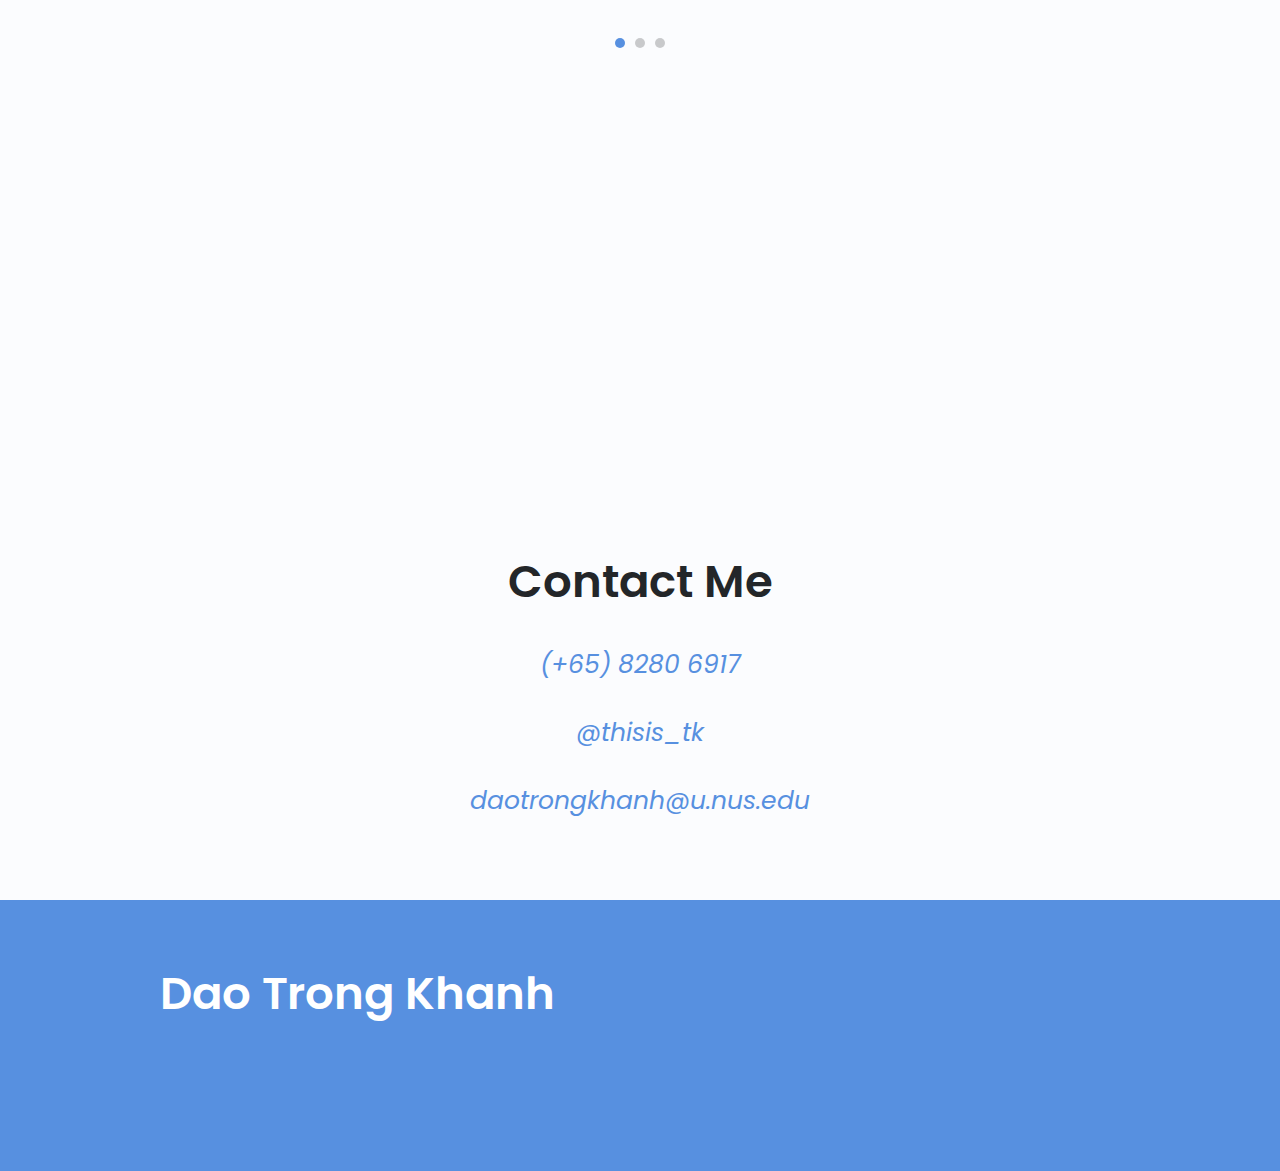
==== commit 6a302e8e: "Experience updates" ====
--- a/index.html
+++ b/index.html
@@ -159,7 +159,7 @@
             <!--==================== QUALIFICATION ====================-->
         <!--Qualifications-->
         <section class="qualification section" id="qualification">
-            <div style="text-align: center"><h2 class="section-title ">Qualification </h2></div>
+            <div style="text-align: center"><h2 class="section-title ">Education and Experience </h2></div>
             <div class="qualification__container">
 
                 <!-- Education -->
@@ -167,6 +167,32 @@
                     <ul>
                         <li>
                             <div class="content">
+                                <h3>Data Engineer Intern</h3>
+                                <h3>Neural Lab Pte Limited</h3>
+                                <p>• Lead the first stage of the development of Ops Assist - implement AI in Changi airport to increase successful baggage transfers, optimising decision-making, and ensuring high-priority bags reach their destinations.</p>
+                                <p>• Implement system integration to extract and migrate data from the client’s AWS server, clean and prepare data, test model performance, and write unit tests for modules.</p>
+                            </div>
+                            <div class="time">
+                                <h4>5/2024 - now
+                                </h4>
+                            </div>
+                        </li>
+
+                        <li>
+                            <div class="content">
+                                <h3>Data Engineer Intern</h3>
+                                <h3>FPT IS Company Limited</h3>
+                                <p>• Developed DAGs using Spring Boot for user-configured workflows and REST API integration with databases.</p>
+                                <p>• Utilized Apache Airflow and Apache Spark to design DAGs for data retrieval, transformation, and insertion into databases.</p>
+                                <p>• Applied Apache Kafka and Spark Streaming to seamlessly process and insert real-time messages from Kafka topics.</p>
+                            </div>
+                            <div class="time">
+                                <h4>5 - 8/2023</h4>
+                            </div>
+                        </li>
+
+                        <li>
+                            <div class="content">
                                 <h3>National University of Singapore</h3>
                                 <p>Bachelor of Engineering - Computer Engineering</p>
                                 <p>Minor in Data Engineering</p>
@@ -175,18 +201,7 @@
                                 <h4>2022 - now</h4>
                             </div>
                         </li>
-                        <li>
-                            <div class="content">
-                                <h3>Data Engineer Intern</h3>
-                                <h3>FPT Information System Corporation</h3>
-                                <p>• Developed DAGs using Spring Boot for user-configured workflows and REST API integration with databases.</p>
-                                <p>• Utilized Apache Airflow and Apache Spark to design DAGs for data retrieval, transformation, and insertion into databases.</p>
-                                <p>• Applied Apache Kafka and Spark Streaming to seamlessly process and insert real-time messages from Kafka topics.</p>
-                            </div>
-                            <div class="time">
-                                <h4>5 - 8/2023</h4>
-                            </div>
-                        </li>
+
                         <li>
                             <div class="content">
                                 <h3>Nguyen Hue High School for the Gifted</h3>
@@ -368,8 +383,8 @@
                     </div>
                     
                     <div class="contact__information">     
-                        <a href="https://t.me/tkhahns" target="_blank" class="home__social-icon">
-                            <i class="uil uil-telegram-alt">    tkhahns</i>
+                        <a href="https://t.me/thisis_tk" target="_blank" class="home__social-icon">
+                            <i class="uil uil-telegram-alt">    @thisis_tk</i>
                         </a>               
                     </div>
 
